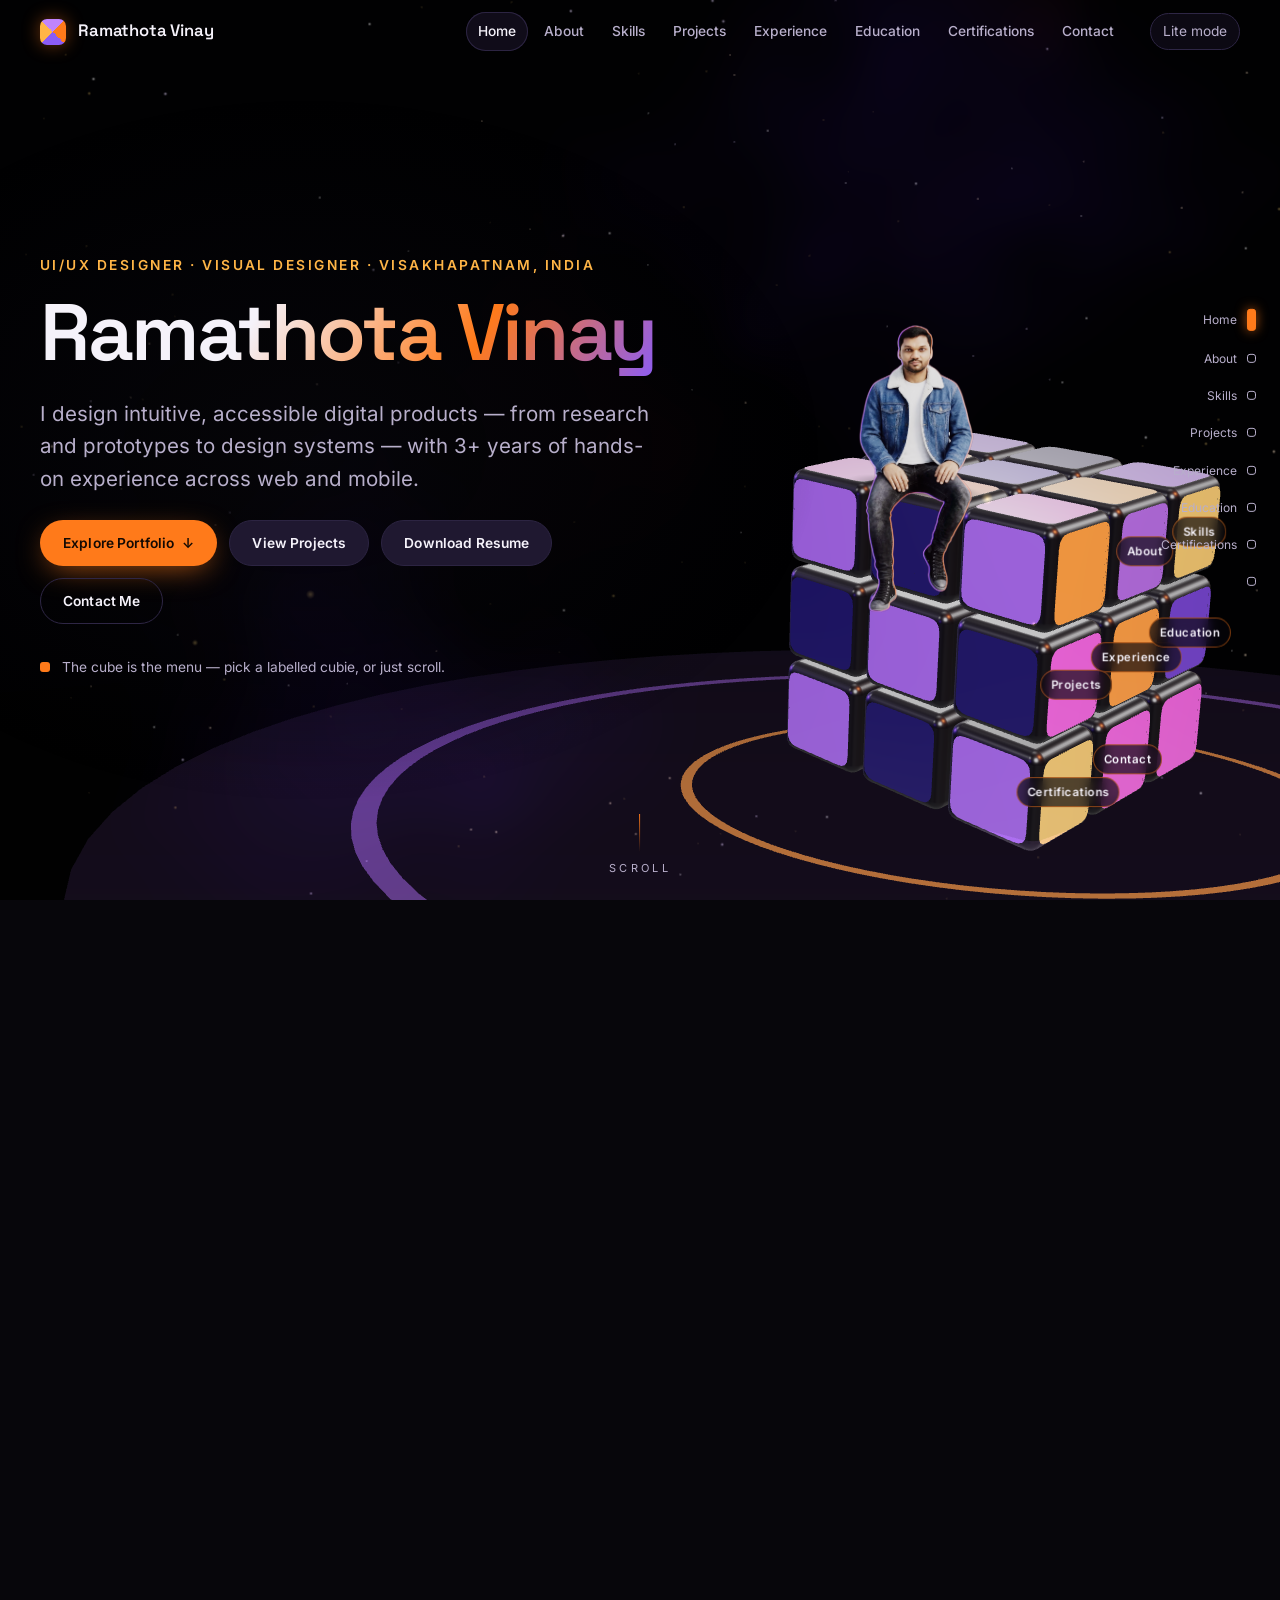
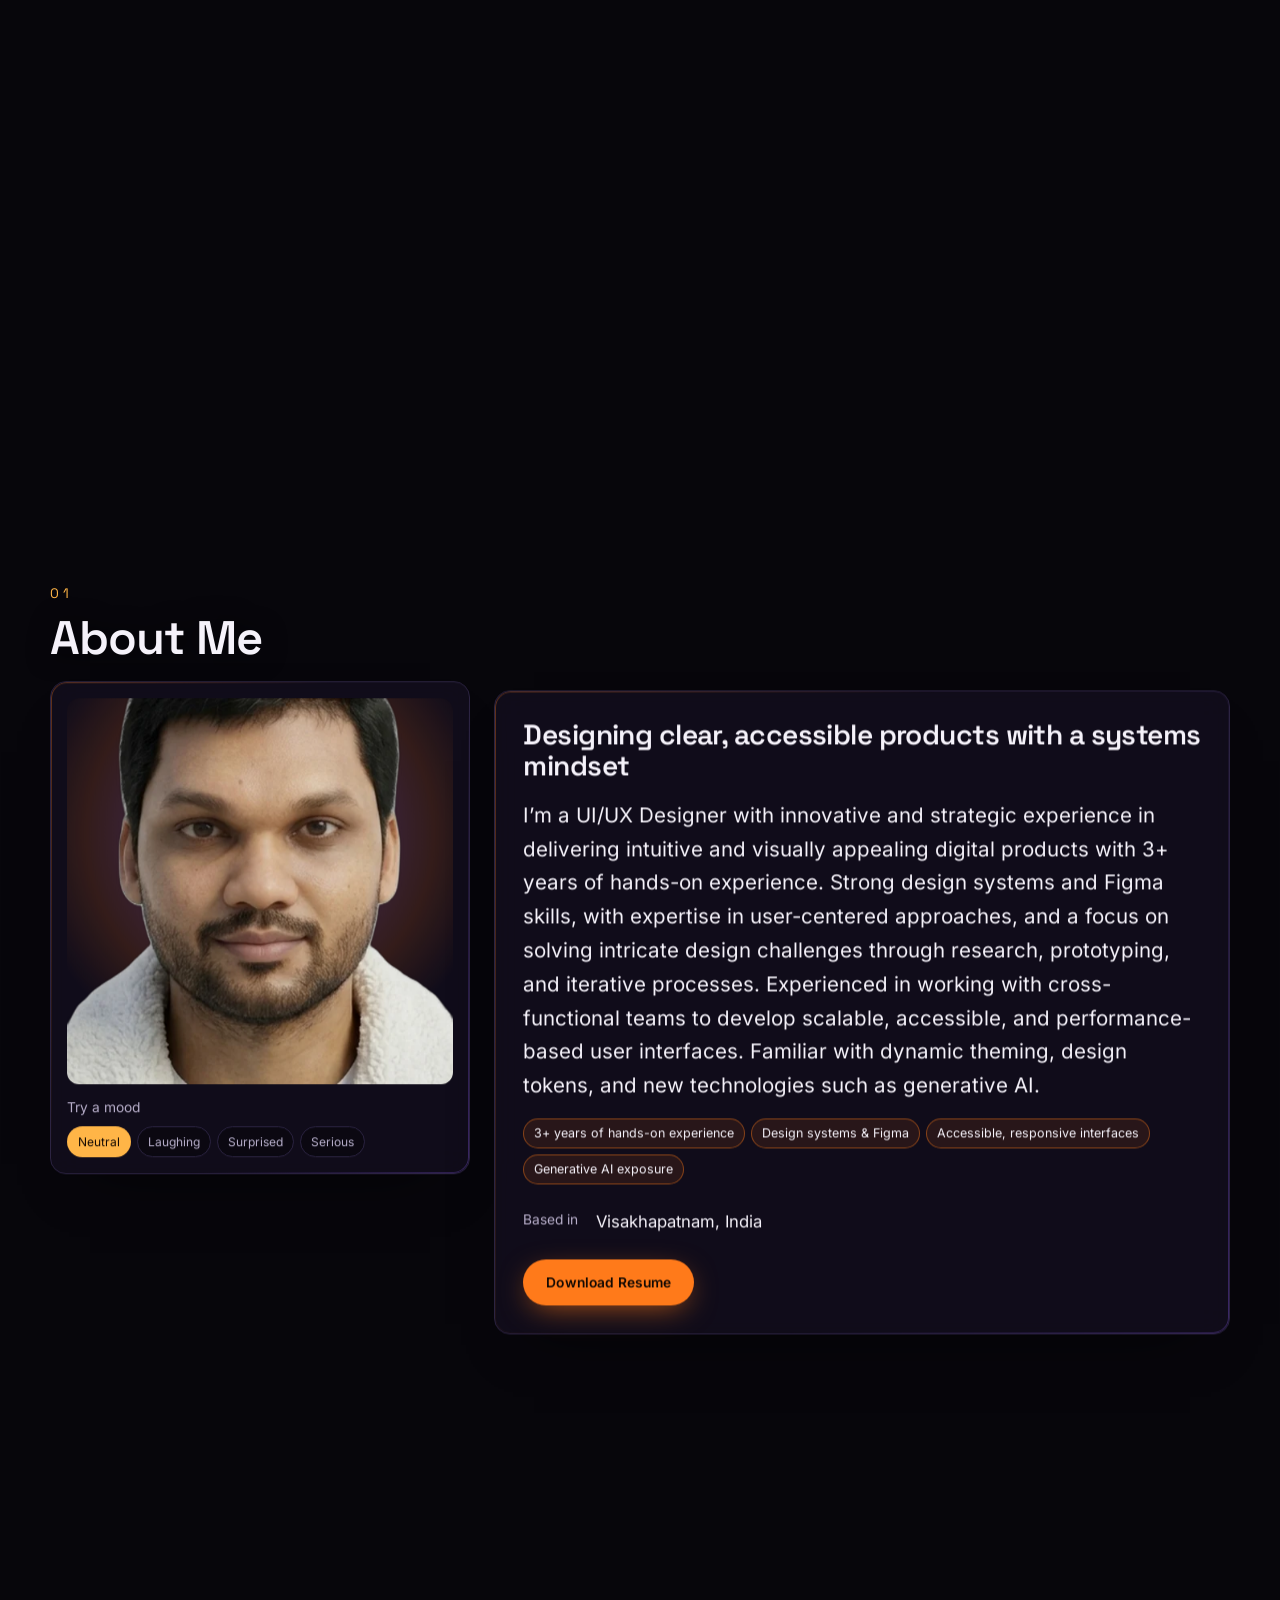
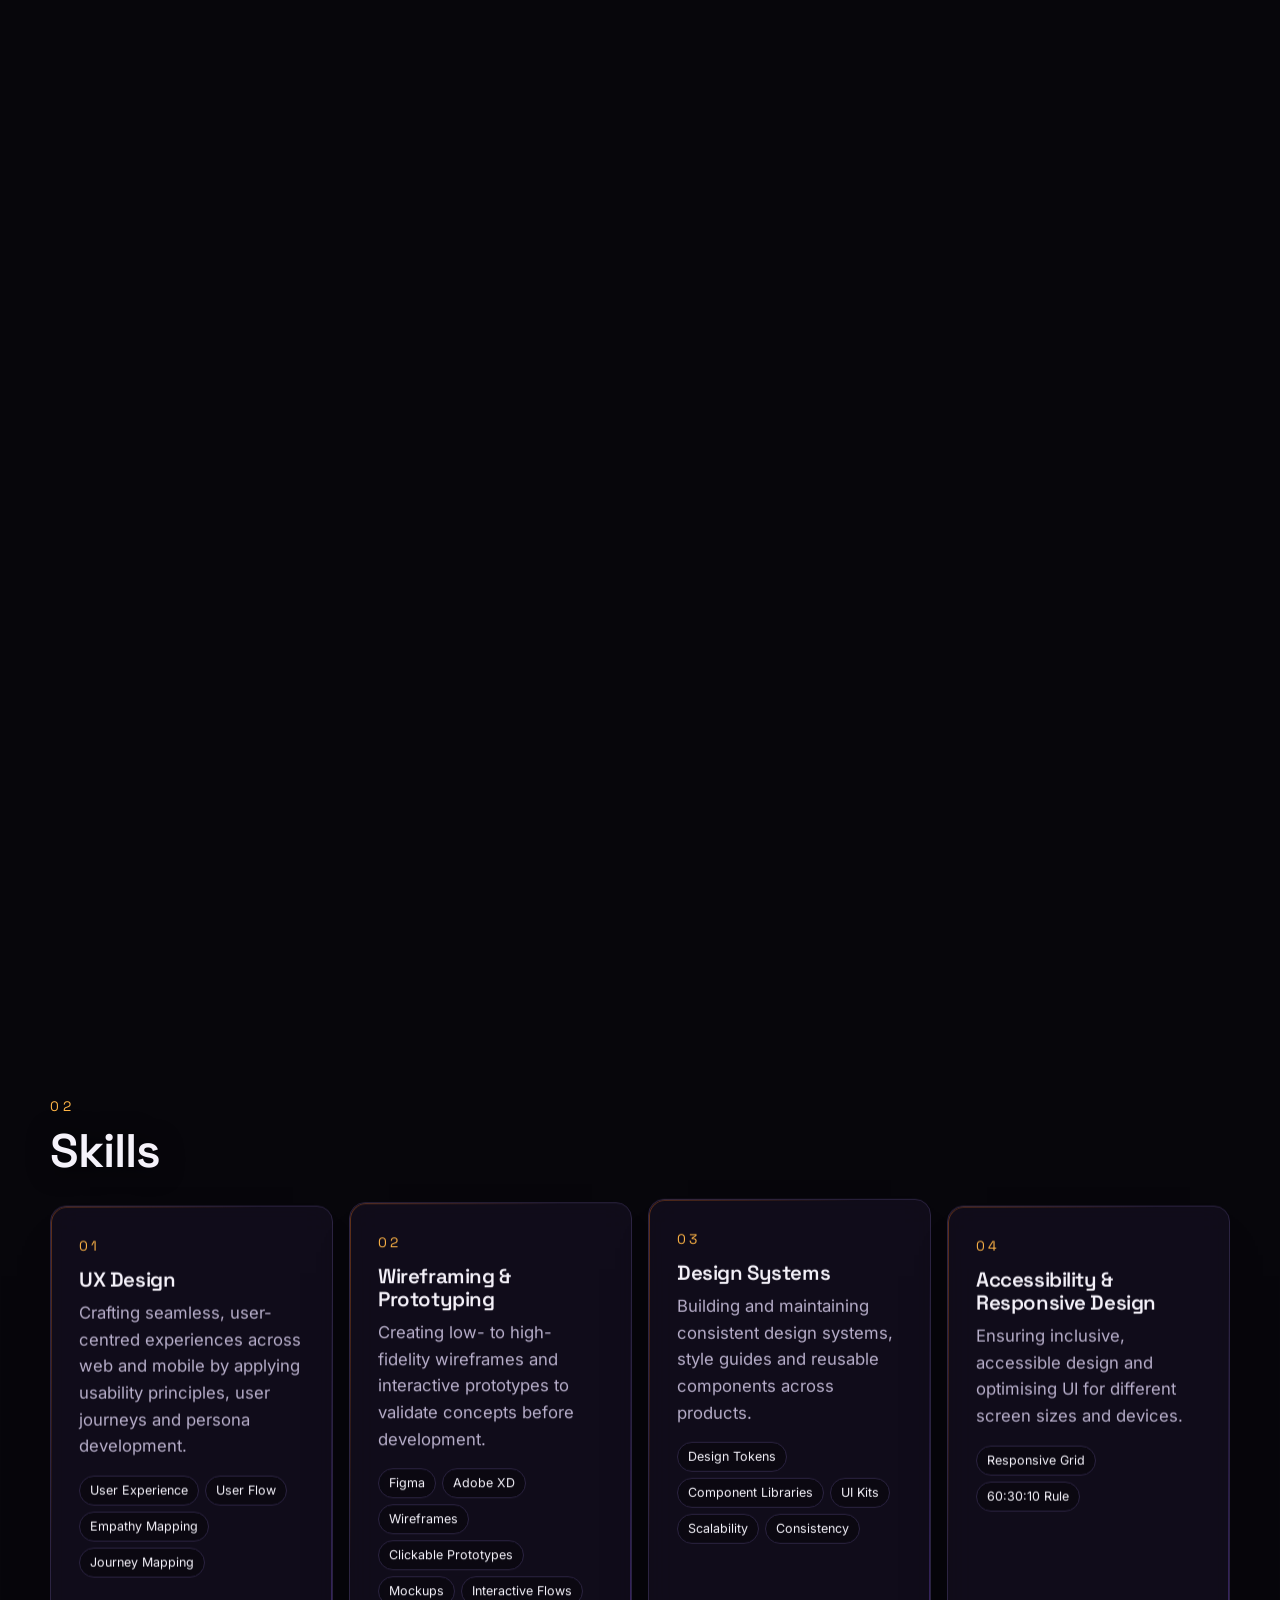
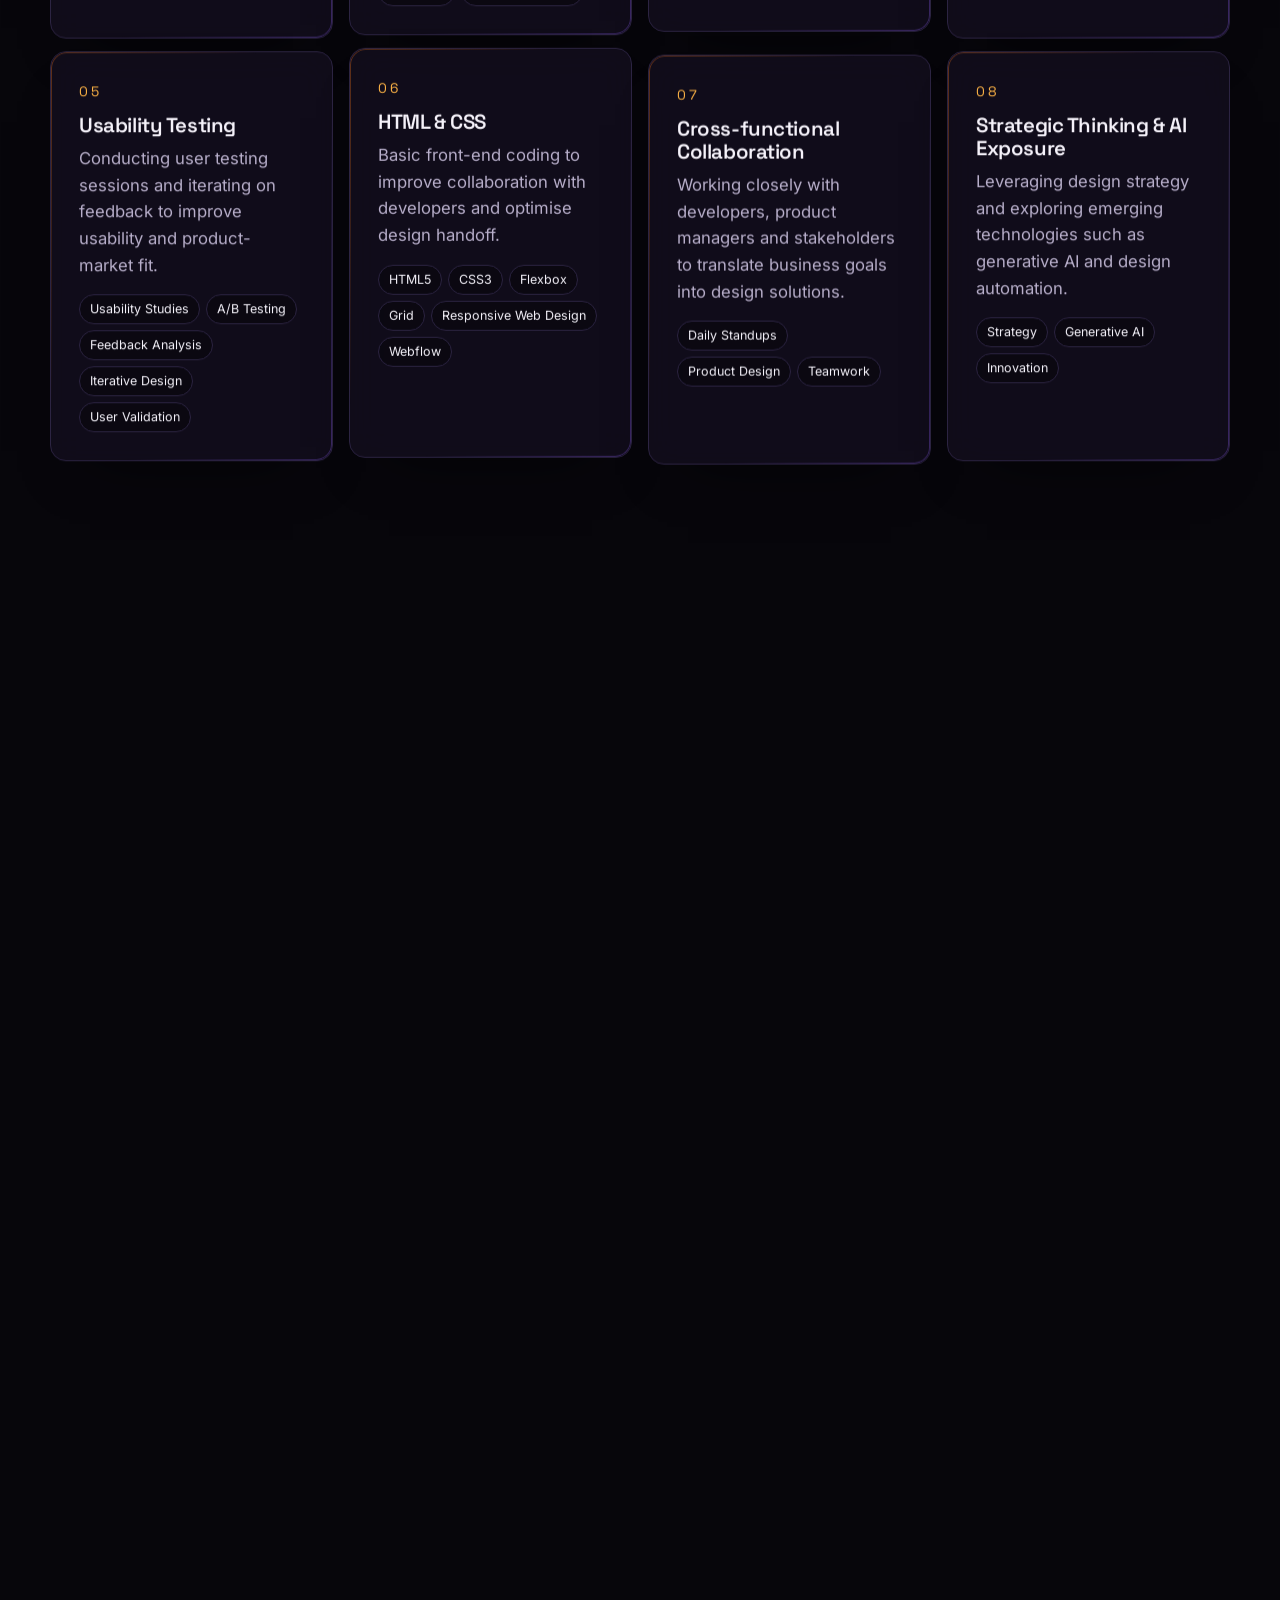
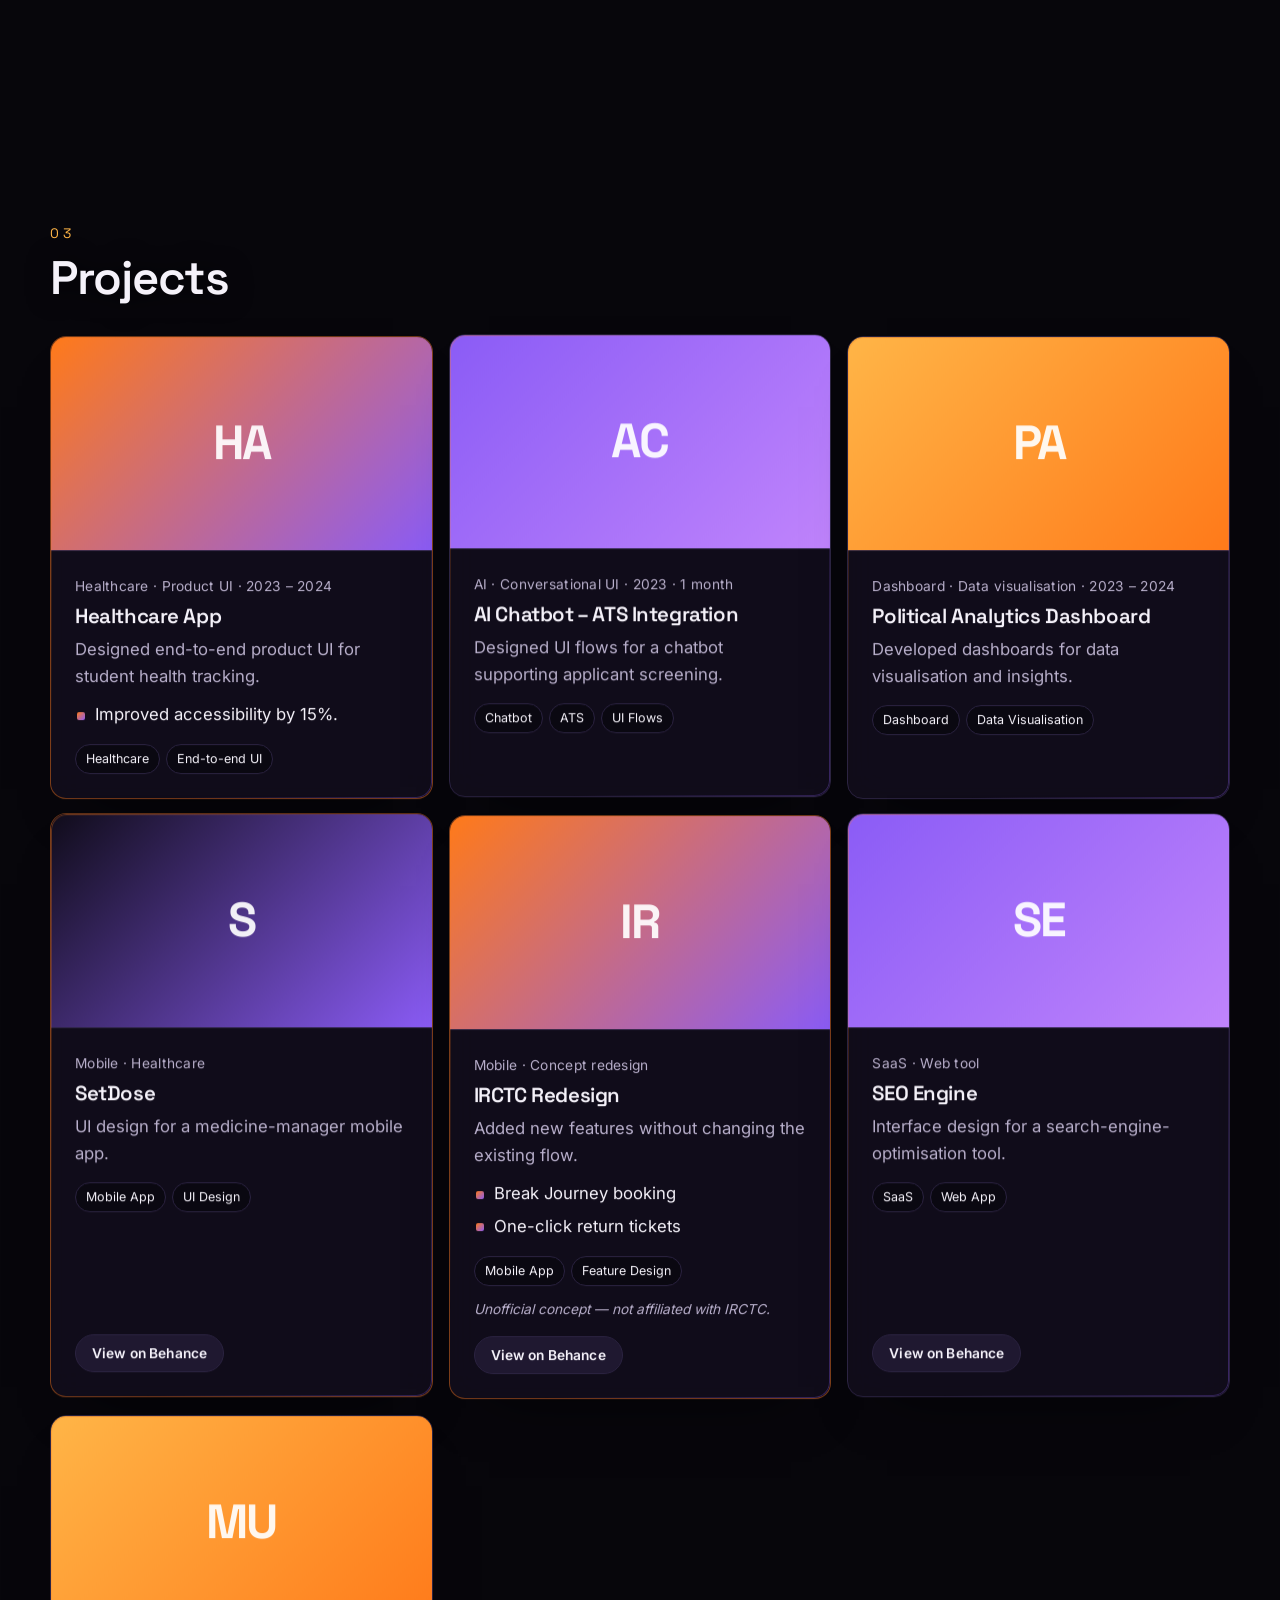
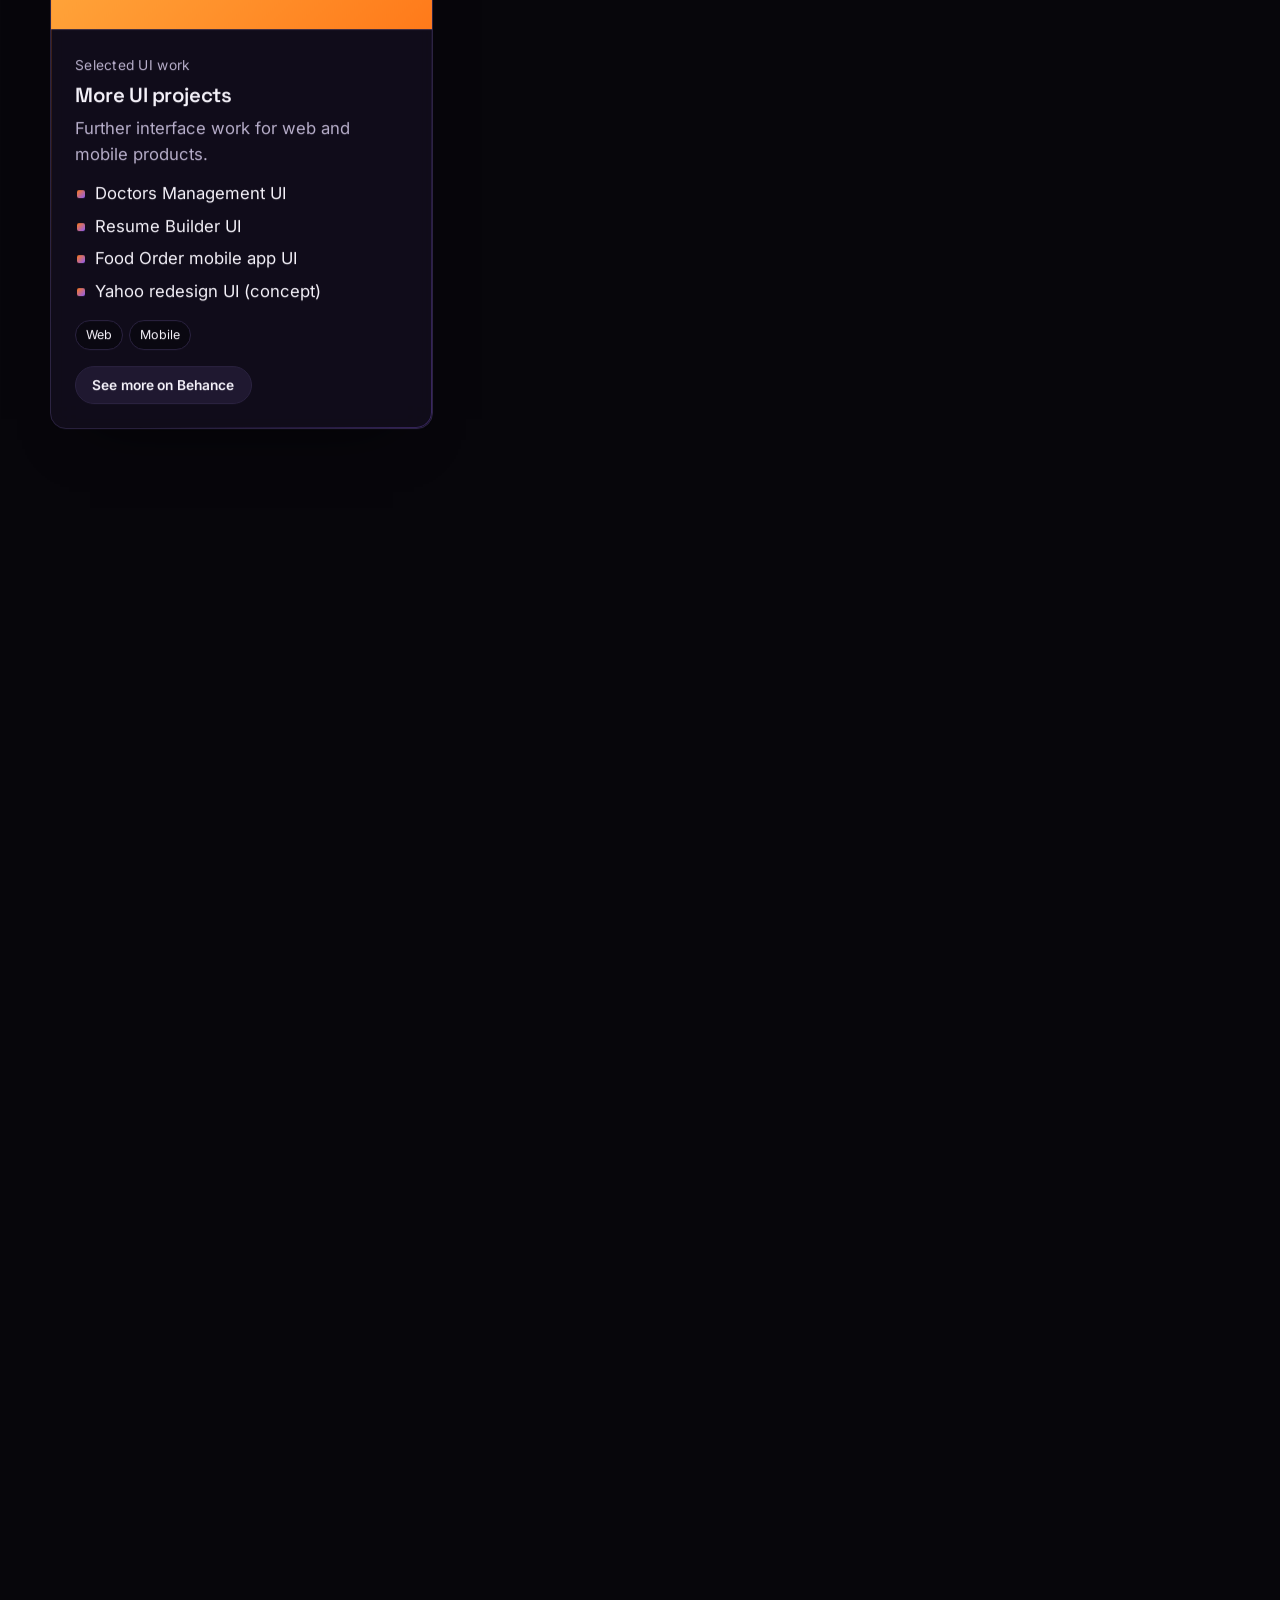
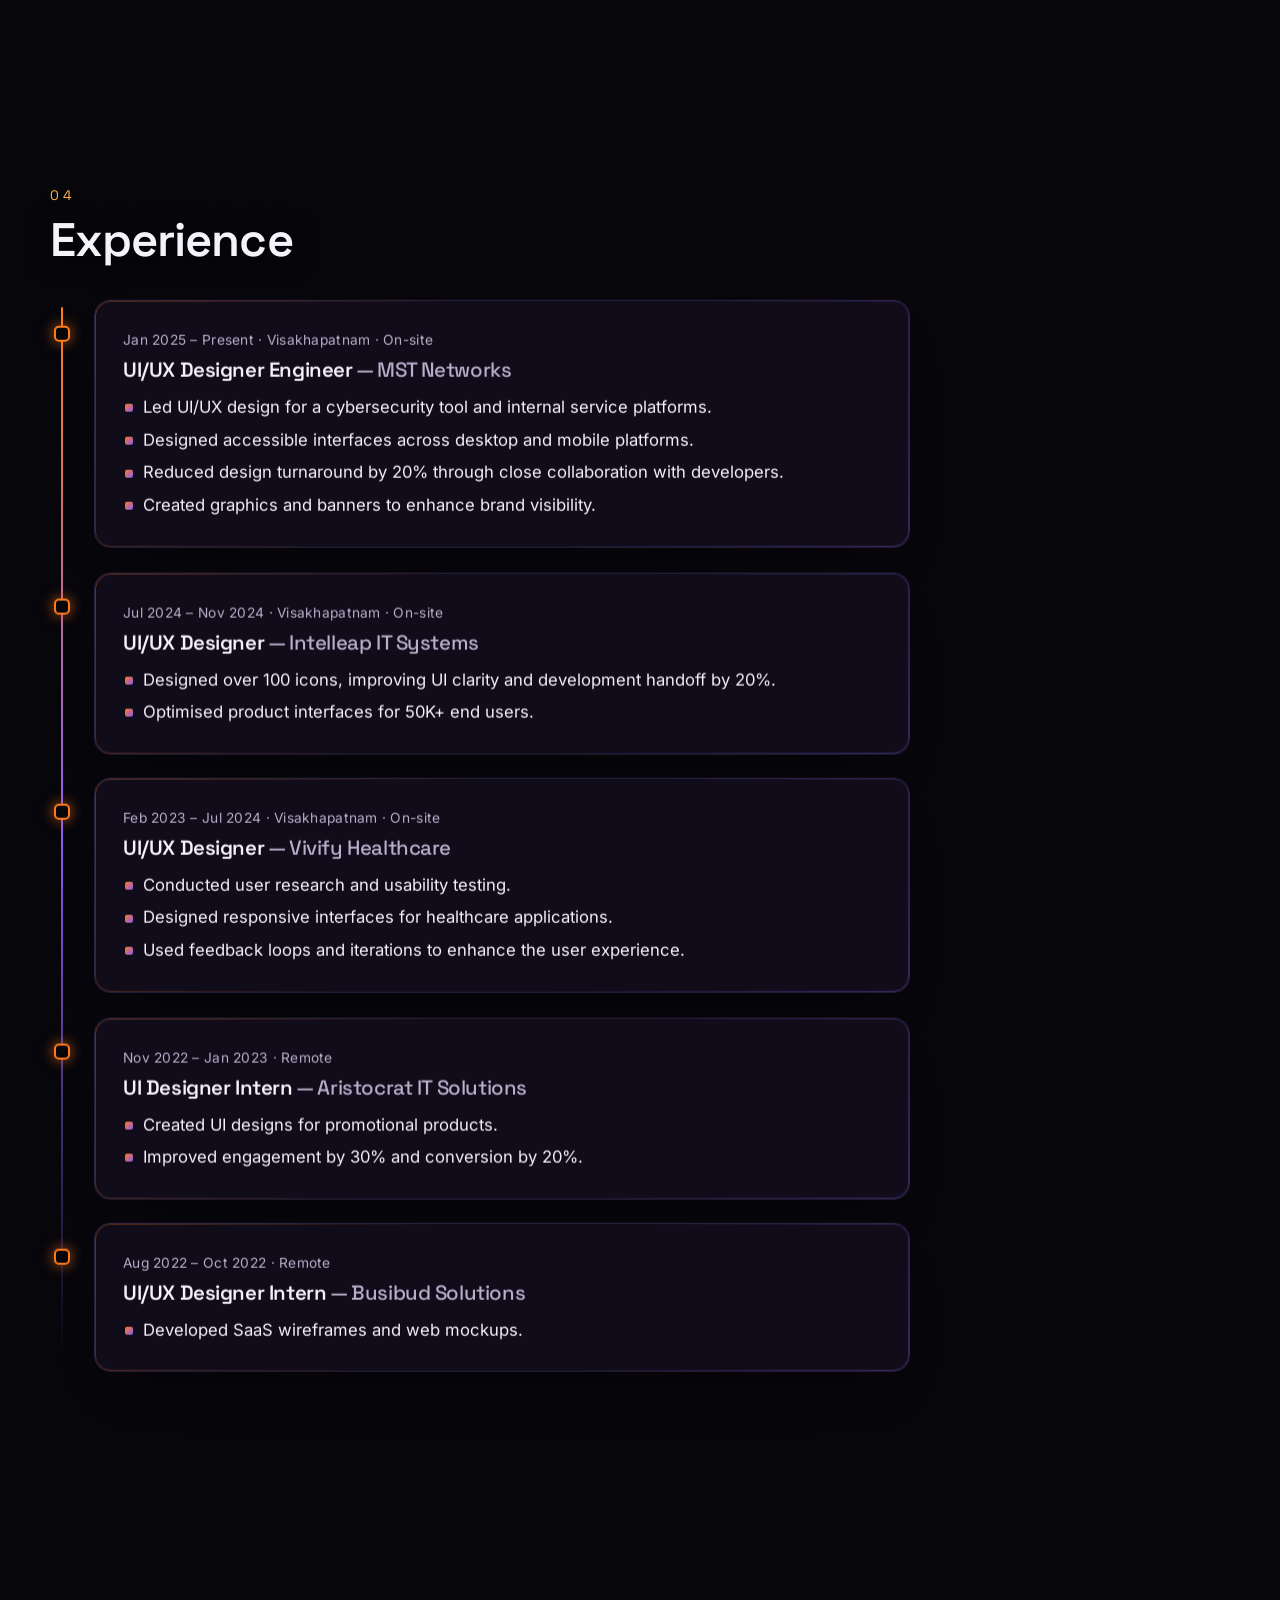
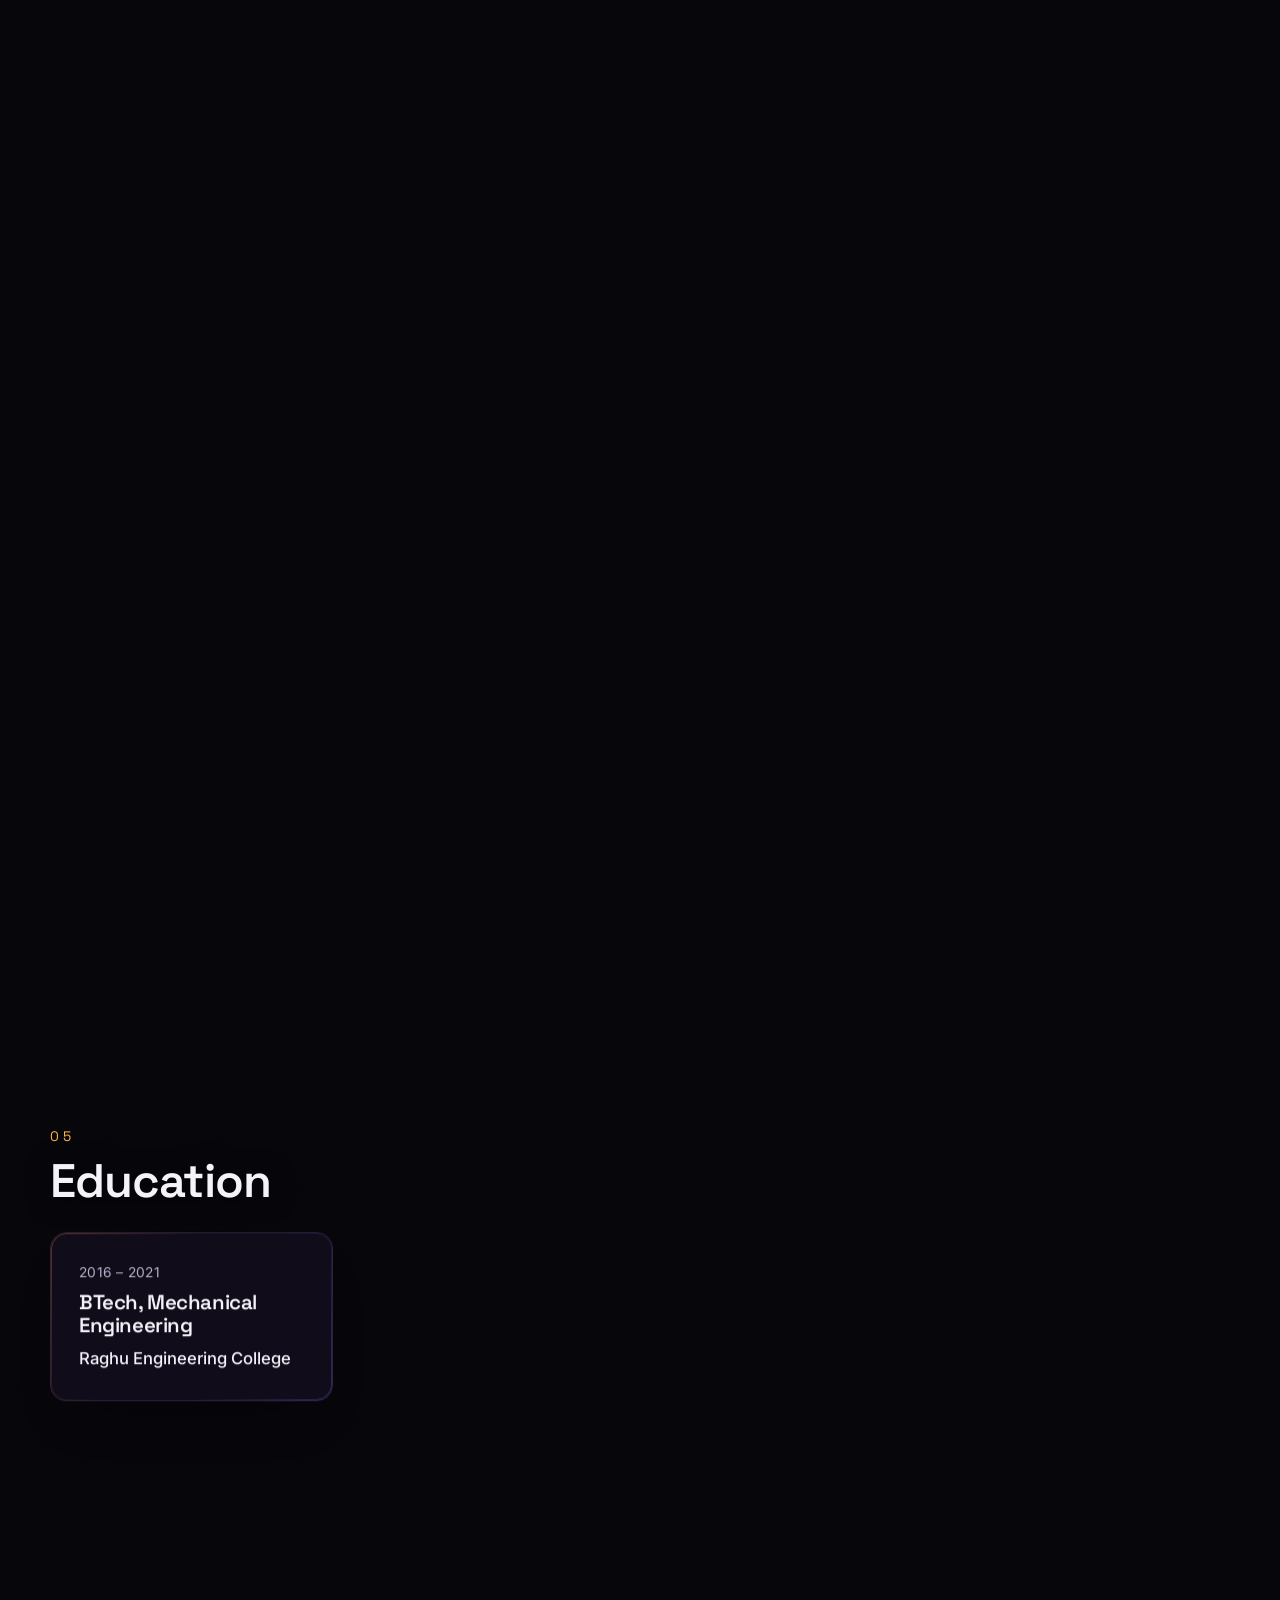
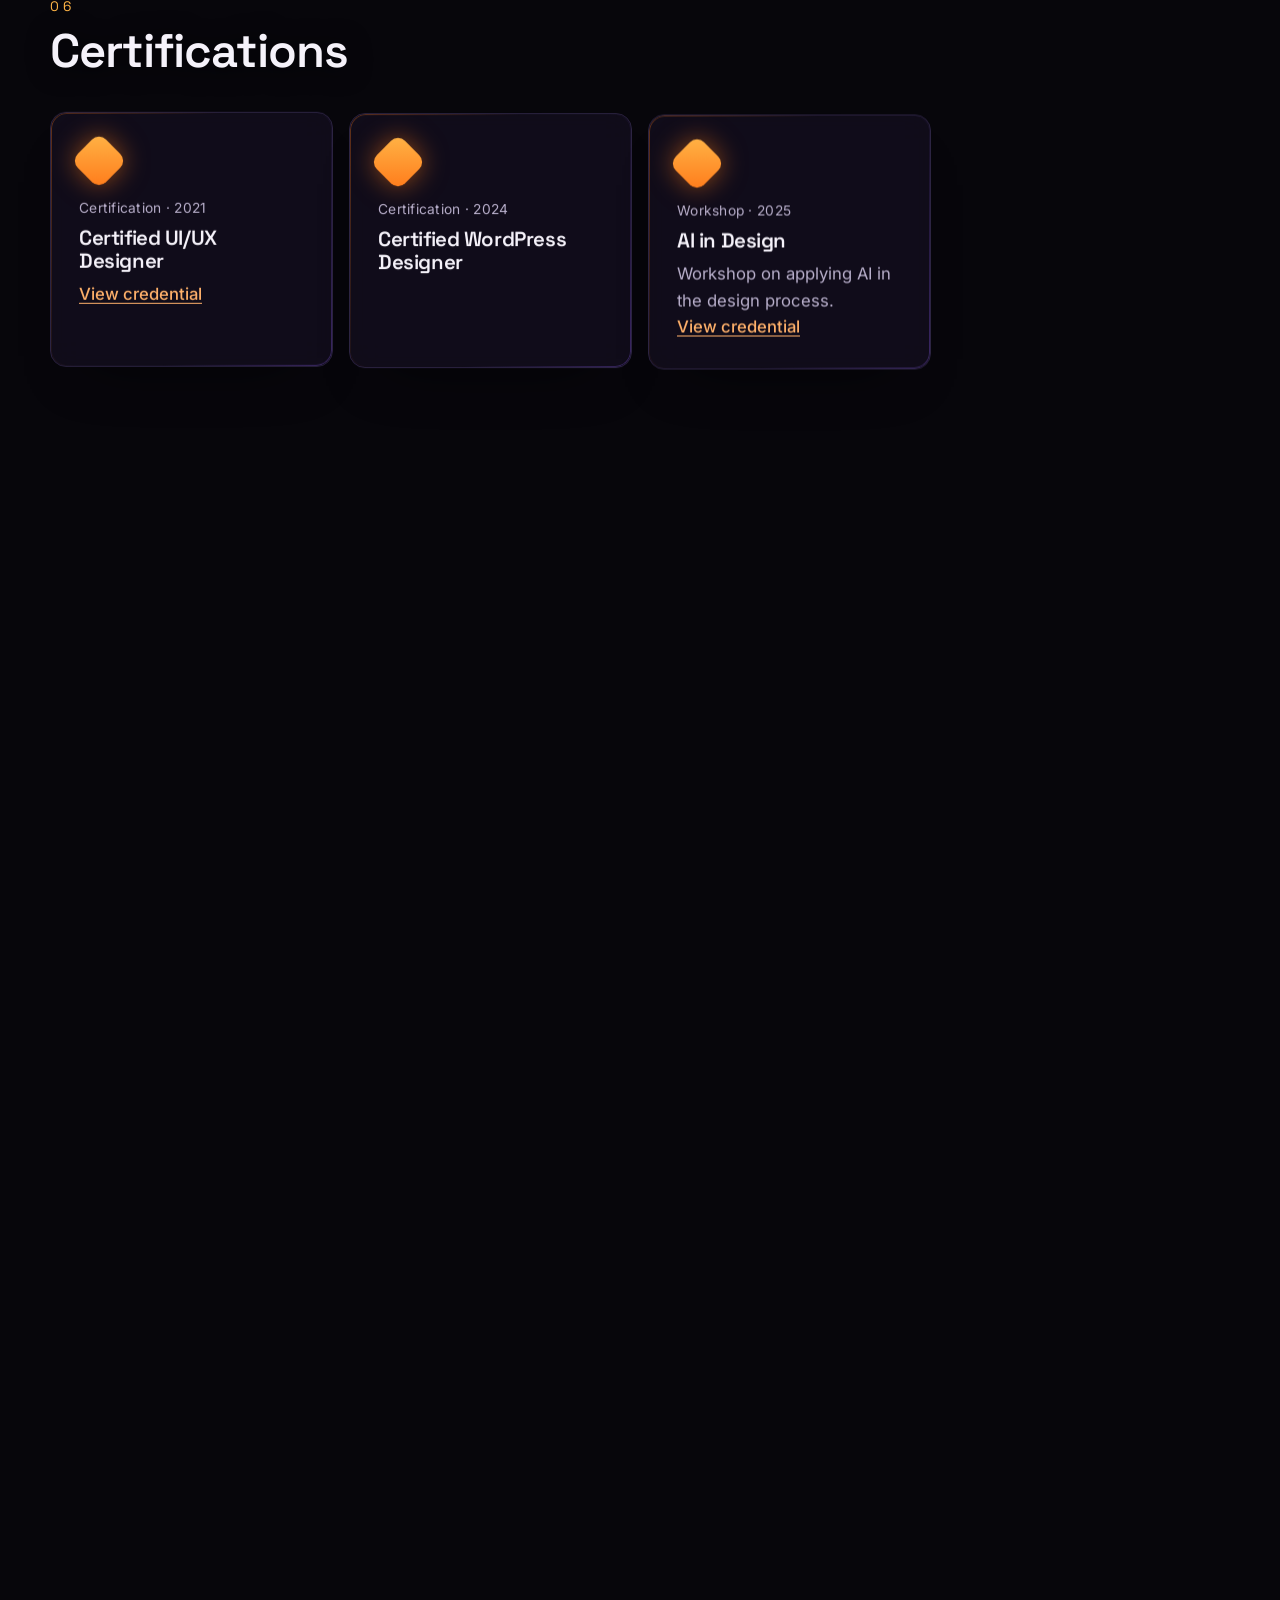
==== index.html @ d668aeaf "Publish portfolio site Co-Authored-By: Claude Opus 5.5 <noreply@anthropic.com> Claude-Session: https" ====
<!doctype html>
<html lang="en">
<head>
  <meta charset="utf-8" />
  <meta name="viewport" content="width=device-width, initial-scale=1, viewport-fit=cover" />
  <title>Portfolio</title>
  <meta name="description" content="Interactive portfolio" />
  <meta name="theme-color" content="#07060B" />
  <meta name="color-scheme" content="dark" />
  <link rel="icon" href="./favicon.svg" type="image/svg+xml" />
  <link rel="preload" href="./avatar/seated.webp" as="image" type="image/webp" />
  <script type="module" crossorigin src="./assets/main-FjQzSXZb.js"></script>
  <link rel="stylesheet" crossorigin href="./assets/main-jnMmUGAa.css">
</head>
<body class="is-loading">
  <a class="skip-link" href="#main">Skip to content</a>

  <canvas id="scene" aria-hidden="true"></canvas>
  <div id="scene-fallback" aria-hidden="true"><div class="fallback-glow"></div></div>
  <div id="flash" aria-hidden="true"></div>
  <div id="title-card" aria-hidden="true"><span class="tc-index"></span><span class="tc-title"></span></div>
  <div id="cube-labels" aria-label="Cube navigation"></div>

  <header class="site-header" id="site-header">
    <a class="brand" href="#home" data-nav="home"><span class="brand-mark" aria-hidden="true"></span><span class="brand-name">Portfolio</span></a>
    <nav class="top-nav" aria-label="Sections"><ul id="top-nav-list"></ul></nav>
    <div class="header-actions">
      <button type="button" class="chip-btn" id="lite-toggle" aria-pressed="false" title="Reduce 3D effects for better performance">Lite mode</button>
      <button type="button" class="menu-btn" id="menu-btn" aria-expanded="false" aria-controls="mobile-menu"><span class="sr-only">Open menu</span><span class="menu-icon" aria-hidden="true"></span></button>
    </div>
  </header>

  <div id="mobile-menu" class="mobile-menu" hidden>
    <nav aria-label="Sections (menu)"><ul id="mobile-nav-list"></ul></nav>
  </div>

  <nav class="rail" aria-label="Section progress"><ol id="rail-list"></ol></nav>

  <main id="main" tabindex="-1">
    <div id="content" aria-live="polite"></div>
  </main>

  <div id="loader" role="status" aria-live="polite">
    <div class="loader-cube" aria-hidden="true"><span></span><span></span><span></span><span></span></div>
    <p class="loader-text">Assembling the cube…</p>
    <div class="loader-bar" aria-hidden="true"><span id="loader-progress"></span></div>
  </div>
  <div id="toast" role="status" aria-live="polite" hidden></div>

  <noscript><p class="noscript">This portfolio needs JavaScript to load its content.</p></noscript>
</body>
</html>
---- assets/main-jnMmUGAa.css ----
@font-face{font-family:Inter Variable;font-style:normal;font-display:swap;font-weight:100 900;src:url(./inter-cyrillic-ext-wght-normal-BOeWTOD4.woff2)format("woff2-variations");unicode-range:U+460-52F,U+1C80-1C8A,U+20B4,U+2DE0-2DFF,U+A640-A69F,U+FE2E-FE2F}@font-face{font-family:Inter Variable;font-style:normal;font-display:swap;font-weight:100 900;src:url(./inter-cyrillic-wght-normal-DqGufNeO.woff2)format("woff2-variations");unicode-range:U+301,U+400-45F,U+490-491,U+4B0-4B1,U+2116}@font-face{font-family:Inter Variable;font-style:normal;font-display:swap;font-weight:100 900;src:url(./inter-greek-ext-wght-normal-DlzME5K_.woff2)format("woff2-variations");unicode-range:U+1F??}@font-face{font-family:Inter Variable;font-style:normal;font-display:swap;font-weight:100 900;src:url(./inter-greek-wght-normal-CkhJZR-_.woff2)format("woff2-variations");unicode-range:U+370-377,U+37A-37F,U+384-38A,U+38C,U+38E-3A1,U+3A3-3FF}@font-face{font-family:Inter Variable;font-style:normal;font-display:swap;font-weight:100 900;src:url(./inter-vietnamese-wght-normal-CBcvBZtf.woff2)format("woff2-variations");unicode-range:U+102-103,U+110-111,U+128-129,U+168-169,U+1A0-1A1,U+1AF-1B0,U+300-301,U+303-304,U+308-309,U+323,U+329,U+1EA0-1EF9,U+20AB}@font-face{font-family:Inter Variable;font-style:normal;font-display:swap;font-weight:100 900;src:url(./inter-latin-ext-wght-normal-DO1Apj_S.woff2)format("woff2-variations");unicode-range:U+100-2BA,U+2BD-2C5,U+2C7-2CC,U+2CE-2D7,U+2DD-2FF,U+304,U+308,U+329,U+1D00-1DBF,U+1E00-1E9F,U+1EF2-1EFF,U+2020,U+20A0-20AB,U+20AD-20C0,U+2113,U+2C60-2C7F,U+A720-A7FF}@font-face{font-family:Inter Variable;font-style:normal;font-display:swap;font-weight:100 900;src:url(./inter-latin-wght-normal-Dx4kXJAl.woff2)format("woff2-variations");unicode-range:U+??,U+131,U+152-153,U+2BB-2BC,U+2C6,U+2DA,U+2DC,U+304,U+308,U+329,U+2000-206F,U+20AC,U+2122,U+2191,U+2193,U+2212,U+2215,U+FEFF,U+FFFD}@font-face{font-family:Space Grotesk Variable;font-style:normal;font-display:swap;font-weight:300 700;src:url(./space-grotesk-vietnamese-wght-normal-D0rl6rjA.woff2)format("woff2-variations");unicode-range:U+102-103,U+110-111,U+128-129,U+168-169,U+1A0-1A1,U+1AF-1B0,U+300-301,U+303-304,U+308-309,U+323,U+329,U+1EA0-1EF9,U+20AB}@font-face{font-family:Space Grotesk Variable;font-style:normal;font-display:swap;font-weight:300 700;src:url(./space-grotesk-latin-ext-wght-normal-D9tNdqV9.woff2)format("woff2-variations");unicode-range:U+100-2BA,U+2BD-2C5,U+2C7-2CC,U+2CE-2D7,U+2DD-2FF,U+304,U+308,U+329,U+1D00-1DBF,U+1E00-1E9F,U+1EF2-1EFF,U+2020,U+20A0-20AB,U+20AD-20C0,U+2113,U+2C60-2C7F,U+A720-A7FF}@font-face{font-family:Space Grotesk Variable;font-style:normal;font-display:swap;font-weight:300 700;src:url(./space-grotesk-latin-wght-normal-BhU9QXUp.woff2)format("woff2-variations");unicode-range:U+??,U+131,U+152-153,U+2BB-2BC,U+2C6,U+2DA,U+2DC,U+304,U+308,U+329,U+2000-206F,U+20AC,U+2122,U+2191,U+2193,U+2212,U+2215,U+FEFF,U+FFFD}:root{--c-primary:#ff7a1a;--c-secondary:#8b5cf6;--c-accent:#ffb547;--c-accent2:#c084fc;--c-background:#07060b;--c-background-alt:#100c1a;--c-surface:#151020;--c-surface-border:#2c2442;--c-text:#f5f2fa;--c-text-muted:#b8afcb;--c-link:#ffb16b;--c-link-hover:#ffd8b0;--c-button-bg:#ff7a1a;--c-button-text:#140a03;--c-button-secondary-bg:#1f1830;--c-button-secondary-text:#f5f2fa;--c-focus:#ffd166;--c-border:#2e2645;--c-gradient-from:#ff7a1a;--c-gradient-to:#8b5cf6;--c-glow-primary:#ff7a1a;--c-glow-secondary:#9d5cff;--rgb-surface:21 16 32;--rgb-background:7 6 11;--rgb-primary:255 122 26;--rgb-secondary:139 92 246;--surface-opacity:.72;--radius:16px;--gradient-angle:120deg;--font-display:"Space Grotesk Variable", "Space Grotesk", system-ui, sans-serif;--font-body:"Inter Variable", "Inter", system-ui, -apple-system, "Segoe UI", sans-serif;--step--1:clamp(.8rem, .78rem + .1vw, .875rem);--step-0:clamp(.95rem, .92rem + .15vw, 1.0625rem);--step-1:clamp(1.1rem, 1.04rem + .3vw, 1.3rem);--step-2:clamp(1.35rem, 1.2rem + .7vw, 1.8rem);--step-3:clamp(1.9rem, 1.5rem + 1.8vw, 3rem);--step-4:clamp(2.6rem, 1.8rem + 4vw, 5.4rem);--space-1:.25rem;--space-2:.5rem;--space-3:.75rem;--space-4:1rem;--space-5:1.5rem;--space-6:2rem;--space-7:3rem;--space-8:4.5rem;--space-9:7rem;--content:1180px;--gutter:clamp(1rem, 4vw, 2.5rem);--header-h:64px;--gap-h:130vh;--ease:cubic-bezier(.22, 1, .36, 1);--lightningcss-light: ;--lightningcss-dark:initial;color-scheme:dark}*,:before,:after{box-sizing:border-box}html{-webkit-text-size-adjust:100%;scroll-padding-top:var(--header-h);overflow-x:clip}body{background:var(--c-background);min-height:100vh;color:var(--c-text);font-family:var(--font-body);font-size:var(--step-0);-webkit-font-smoothing:antialiased;text-rendering:optimizelegibility;margin:0;line-height:1.6;overflow-x:clip}img{max-width:100%;display:block}a{color:var(--c-link);text-underline-offset:.2em}a:hover{color:var(--c-link-hover)}h1,h2,h3{font-family:var(--font-display);letter-spacing:-.02em;margin:0;font-weight:600;line-height:1.12}p{margin:0}ul,ol{margin:0;padding:0}button{font:inherit;color:inherit}:focus-visible{outline:3px solid var(--c-focus);outline-offset:3px;border-radius:6px}.sr-only{clip:rect(0 0 0 0);white-space:nowrap;border:0;width:1px;height:1px;margin:-1px;padding:0;overflow:hidden;position:absolute!important}.muted{color:var(--c-text-muted)}.skip-link{left:var(--space-4);z-index:100;background:var(--c-button-bg);color:var(--c-button-text);padding:var(--space-3) var(--space-4);border-radius:10px;font-weight:600;text-decoration:none;position:fixed;top:-100px}.skip-link:focus{top:var(--space-4)}#scene{z-index:0;width:100vw;height:100vh;display:block;position:fixed;inset:0}#scene-fallback{z-index:0;background:radial-gradient(60vmax 40vmax at 80% 20%, rgb(var(--rgb-secondary) / .22), transparent 70%), radial-gradient(50vmax 35vmax at 15% 85%, rgb(var(--rgb-primary) / .16), transparent 70%), var(--c-background);display:none;position:fixed;inset:0}#flash{z-index:1;pointer-events:none;opacity:0;mix-blend-mode:screen;position:fixed;inset:0}#title-card{z-index:3;pointer-events:none;opacity:0;text-align:center;place-content:center;gap:var(--space-2);display:grid;position:fixed;inset:0}#title-card .tc-index{font-family:var(--font-display);color:var(--c-accent);font-size:var(--step-1);letter-spacing:.3em}#title-card .tc-title{font-family:var(--font-display);font-weight:600;font-size:var(--step-4);letter-spacing:-.03em;text-shadow:0 0 40px rgb(var(--rgb-background) / .9), 0 2px 12px rgb(var(--rgb-background) / .8)}main{z-index:5;outline:none;position:relative}.site-header{height:var(--header-h);z-index:20;align-items:center;gap:var(--space-5);padding:0 var(--gutter);border-bottom:1px solid #0000;transition:background-color .3s,border-color .3s,-webkit-backdrop-filter .3s,backdrop-filter .3s;display:flex;position:fixed;inset:0 0 auto}.site-header.is-solid{background:rgb(var(--rgb-background) / .72);border-color:var(--c-border);-webkit-backdrop-filter:blur(14px);backdrop-filter:blur(14px)}.brand{align-items:center;gap:var(--space-3);color:var(--c-text);font-family:var(--font-display);letter-spacing:-.01em;font-weight:600;text-decoration:none;display:inline-flex}.brand-mark{background:conic-gradient(from 45deg, var(--c-primary) 0 25%, var(--c-secondary) 0 50%, var(--c-accent) 0 75%, var(--c-accent2) 0);width:26px;height:26px;box-shadow:0 0 18px rgb(var(--rgb-primary) / .45);border-radius:7px}.top-nav{margin-left:auto}.top-nav ul{gap:var(--space-1);list-style:none;display:flex}.top-nav a,.mobile-menu a{padding:var(--space-2) var(--space-3);color:var(--c-text-muted);font-size:var(--step--1);border-radius:999px;font-weight:500;text-decoration:none;display:inline-block}.top-nav a:hover,.top-nav a[aria-current]{color:var(--c-text);background:rgb(var(--rgb-surface) / .8)}.top-nav a[aria-current]{box-shadow:inset 0 0 0 1px var(--c-surface-border)}.header-actions{gap:var(--space-2);align-items:center;display:flex}.chip-btn{border:1px solid var(--c-border);background:rgb(var(--rgb-surface) / .6);color:var(--c-text-muted);font-size:var(--step--1);cursor:pointer;border-radius:999px;padding:6px 12px}.chip-btn[aria-pressed=true]{color:var(--c-button-text);background:var(--c-accent);border-color:#0000}.menu-btn{border:1px solid var(--c-border);background:rgb(var(--rgb-surface) / .7);cursor:pointer;border-radius:12px;width:44px;height:44px;display:none;position:relative}.menu-icon,.menu-icon:before,.menu-icon:after{background:var(--c-text);content:"";height:2px;transition:transform .25s var(--ease);border-radius:2px;position:absolute;left:12px;right:12px}.menu-icon{top:21px}.menu-icon:before{top:-6px;left:0;right:0}.menu-icon:after{top:6px;left:0;right:0}.menu-open .menu-icon{background:0 0}.menu-open .menu-icon:before{transform:translateY(6px)rotate(45deg)}.menu-open .menu-icon:after{transform:translateY(-6px)rotate(-45deg)}.mobile-menu{inset:var(--header-h) 0 0 0;z-index:30;background:rgb(var(--rgb-background) / .94);-webkit-backdrop-filter:blur(16px);backdrop-filter:blur(16px);padding:var(--space-6) var(--gutter);position:fixed;overflow-y:auto}.mobile-menu ul{gap:var(--space-2);list-style:none;display:grid}.mobile-menu a{font-size:var(--step-2);font-family:var(--font-display);color:var(--c-text);padding:var(--space-3) var(--space-4)}.mobile-menu a[aria-current]{color:var(--c-accent)}.rail{z-index:18;position:fixed;top:50%;right:clamp(10px,1.6vw,26px);transform:translateY(-50%)}.rail ol{gap:10px;list-style:none;display:grid}.rail a{justify-content:flex-end;align-items:center;gap:10px;padding:4px;text-decoration:none;display:flex}.rail-dot{border:1px solid var(--c-text-muted);width:9px;height:9px;transition:all .3s var(--ease);border-radius:3px}.rail-label{color:var(--c-text-muted);opacity:0;transition:all .25s var(--ease);white-space:nowrap;order:-1;font-size:12px;transform:translate(6px)}.rail a:hover .rail-label,.rail a:focus-visible .rail-label,.rail a[aria-current] .rail-label{opacity:1;transform:none}.rail a[aria-current] .rail-dot{background:var(--c-primary);border-color:var(--c-primary);height:22px;box-shadow:0 0 12px rgb(var(--rgb-primary) / .7)}.btn{align-items:center;gap:var(--space-2);min-height:46px;font-weight:600;font-size:var(--step--1);cursor:pointer;letter-spacing:.01em;transition:transform .2s var(--ease), box-shadow .25s, background-color .2s, color .2s;border:1px solid #0000;border-radius:999px;justify-content:center;padding:0 22px;text-decoration:none;display:inline-flex}.btn:hover{transform:translateY(-2px)}.btn-primary{background:var(--c-button-bg);color:var(--c-button-text);box-shadow:0 8px 30px -8px rgb(var(--rgb-primary) / .7)}.btn-primary:hover{color:var(--c-button-text);box-shadow:0 12px 38px -8px rgb(var(--rgb-primary) / .9)}.btn-secondary{background:var(--c-button-secondary-bg);color:var(--c-button-secondary-text);border-color:var(--c-surface-border)}.btn-secondary:hover{color:var(--c-button-secondary-text);border-color:var(--c-secondary);box-shadow:0 8px 26px -10px rgb(var(--rgb-secondary) / .8)}.btn-ghost{color:var(--c-text);border-color:var(--c-border);background:0 0}.btn-ghost:hover{color:var(--c-text);border-color:var(--c-text-muted)}.btn-sm{min-height:38px;padding:0 16px}.btn-arrow{transition:transform .3s var(--ease);display:inline-block}.btn:hover .btn-arrow{transform:translateY(3px)}.text-link{color:var(--c-link);font-weight:500}.cta-row{gap:var(--space-3);margin-top:var(--space-5);flex-wrap:wrap;display:flex}.chips{margin-top:var(--space-4);flex-wrap:wrap;gap:6px;list-style:none;display:flex}.chip{color:var(--c-text);background:rgb(var(--rgb-background) / .5);border:1px solid var(--c-surface-border);border-radius:999px;padding:4px 10px;font-size:12.5px}.chip-accent{border-color:rgb(var(--rgb-primary) / .45);background:rgb(var(--rgb-primary) / .1)}.panel{border-radius:var(--radius);background:rgb(var(--rgb-surface) / var(--surface-opacity));border:1px solid var(--c-surface-border);-webkit-backdrop-filter:blur(16px)saturate(1.15);backdrop-filter:blur(16px)saturate(1.15);padding:clamp(1.1rem,2.4vw,1.75rem);position:relative;box-shadow:0 30px 60px -40px #000c}.panel:before{content:"";border-radius:inherit;pointer-events:none;background:linear-gradient(var(--gradient-angle), rgb(var(--rgb-primary) / .35), transparent 40%, transparent 60%, rgb(var(--rgb-secondary) / .35));-webkit-mask-composite:xor;padding:1px;position:absolute;inset:0;-webkit-mask-image:linear-gradient(#000 0 0),linear-gradient(#000 0 0);-webkit-mask-position:0 0,0 0;-webkit-mask-size:auto,auto;-webkit-mask-repeat:repeat,repeat;-webkit-mask-clip:content-box,border-box;-webkit-mask-origin:content-box,border-box;-webkit-mask-composite:xor;mask-composite:exclude;-webkit-mask-source-type:auto,auto;mask-mode:match-source,match-source}.sec{min-height:100vh;padding:calc(var(--header-h) + var(--space-7)) var(--gutter) var(--space-8);position:relative}.sec-inner{max-width:var(--content);margin:0 auto}.sec-head{margin-bottom:var(--space-6);max-width:760px}.sec-index{font-family:var(--font-display);color:var(--c-accent);letter-spacing:.32em;font-size:var(--step--1);margin-bottom:var(--space-2)}.sec-title{font-size:var(--step-3);text-shadow:0 2px 24px rgb(var(--rgb-background) / .85)}.gap{height:var(--gap-h);pointer-events:none}.lead-h{font-size:var(--step-2);margin-bottom:var(--space-4)}.body-l{font-size:var(--step-1);color:var(--c-text);line-height:1.65}.meta{font-size:var(--step--1);color:var(--c-text-muted);letter-spacing:.02em;margin-bottom:var(--space-2)}.note{font-size:var(--step--1);color:var(--c-text-muted);margin-top:var(--space-3);font-style:italic}.card-title{font-size:var(--step-1);margin-bottom:var(--space-2)}.card-text{color:var(--c-text-muted)}.card-text.strong{color:var(--c-text);font-weight:500}.card-num{font-family:var(--font-display);font-size:var(--step--1);color:var(--c-accent);letter-spacing:.2em;margin-bottom:var(--space-3)}.ticks{margin-top:var(--space-3);gap:6px;list-style:none;display:grid}.ticks li{color:var(--c-text);padding-left:20px;position:relative}.ticks li:before{content:"";background:linear-gradient(135deg, var(--c-primary), var(--c-secondary));border-radius:2px;width:8px;height:8px;position:absolute;top:.62em;left:2px}.card-grid{gap:var(--space-4);grid-template-columns:repeat(auto-fill,minmax(min(100%,270px),1fr));list-style:none;display:grid}.facts{margin:var(--space-5) 0 0;grid-template-columns:auto 1fr;gap:6px 18px;display:grid}.facts dt{color:var(--c-text-muted);font-size:var(--step--1)}.facts dd{margin:0}.reveal{opacity:0;transition:opacity .9s var(--ease), transform .9s var(--ease);transform:translateY(26px)}.reveal.is-in{opacity:1;transform:none}.sec-home{flex-direction:column;min-height:100svh;padding-top:0;padding-bottom:0;display:flex}.hero-grid{flex:1;grid-template-columns:minmax(0,1.08fr) minmax(0,1fr);align-items:center;width:100%;max-width:1320px;margin:0 auto;display:grid}.hero-copy{padding:calc(var(--header-h) + 2rem) 0 4rem;max-width:640px;position:relative}.hero-copy:before{content:"";z-index:-1;background:radial-gradient(closest-side, rgb(var(--rgb-background) / .78), transparent);pointer-events:none;position:absolute;inset:-10% -25% -10% -40%}.eyebrow{font-size:var(--step--1);letter-spacing:.18em;text-transform:uppercase;color:var(--c-accent);margin-bottom:var(--space-4);font-weight:600}.hero-name{font-size:var(--step-4);letter-spacing:-.035em;margin-bottom:var(--space-5);line-height:1.02}.grad-text{background:linear-gradient(var(--gradient-angle), var(--c-text) 0%, var(--c-text) 35%, var(--c-gradient-from) 70%, var(--c-gradient-to) 100%);color:#0000;-webkit-background-clip:text;background-clip:text}.hero-intro{font-size:var(--step-1);color:var(--c-text-muted);max-width:34em}.hero-hint{margin-top:var(--space-6);align-items:center;gap:var(--space-3);color:var(--c-text-muted);font-size:var(--step--1);display:flex}.hint-dot{background:var(--c-primary);width:10px;height:10px;box-shadow:0 0 0 0 rgb(var(--rgb-primary) / .6);border-radius:3px;animation:2.4s infinite ping}@keyframes ping{0%{box-shadow:0 0 0 0 rgb(var(--rgb-primary) / .6)}70%,to{box-shadow:0 0 0 12px rgb(var(--rgb-primary) / 0)}}.hero-stage{pointer-events:none;height:100%;min-height:60vh;position:relative}.hero-stage>*{pointer-events:auto}.hero-fallback-avatar{display:none}.scroll-cue{letter-spacing:.3em;text-transform:uppercase;color:var(--c-text-muted);justify-items:center;gap:8px;font-size:11px;display:grid;position:absolute;bottom:22px;left:50%;transform:translate(-50%)}.scroll-cue span{background:linear-gradient(var(--c-primary), transparent);width:1px;height:38px;animation:cue 2.2s var(--ease) infinite}@keyframes cue{0%{transform-origin:top;transform:scaleY(0)}50%{transform-origin:top;transform:scaleY(1)}51%{transform-origin:bottom}to{transform-origin:bottom;transform:scaleY(0)}}#cube-labels{z-index:6;pointer-events:none;transition:visibility;position:fixed;inset:0;overflow:hidden}#cube-labels.is-hidden{visibility:hidden}.cube-label{pointer-events:auto;cursor:pointer;white-space:nowrap;letter-spacing:.04em;color:var(--c-text);background:rgb(var(--rgb-background) / .66);border:1px solid rgb(var(--rgb-primary) / .5);-webkit-backdrop-filter:blur(6px);backdrop-filter:blur(6px);border-radius:999px;padding:5px 10px;font-size:11.5px;font-weight:600;transition:opacity .25s,background-color .2s,color .2s,box-shadow .2s;position:absolute;top:0;left:0}.cube-label:hover,.cube-label.is-hot,.cube-label:focus-visible{background:var(--c-button-bg);color:var(--c-button-text);box-shadow:0 0 22px rgb(var(--rgb-primary) / .8)}.cube-label.is-away{opacity:0;pointer-events:none}body.cube-hover{cursor:pointer}.about-grid{gap:var(--space-5);grid-template-columns:minmax(0,.8fr) minmax(0,1.4fr);align-items:start;display:grid}.portrait{padding:var(--space-4);margin:0}.portrait-frame{border-radius:calc(var(--radius) - 4px);aspect-ratio:1;background:radial-gradient(circle at 50% 35%, rgb(var(--rgb-secondary) / .45), rgb(var(--rgb-primary) / .15) 55%, transparent 75%), var(--c-background-alt);overflow:hidden}.portrait-img{object-fit:cover;width:100%;height:100%}.portrait figcaption{margin-top:var(--space-3);gap:var(--space-2);display:grid}.portrait-cap{font-size:var(--step--1);color:var(--c-text-muted)}.expr-row{flex-wrap:wrap;gap:6px;display:flex}.expr-btn{border:1px solid var(--c-surface-border);background:rgb(var(--rgb-background) / .5);color:var(--c-text-muted);cursor:pointer;border-radius:999px;padding:5px 10px;font-size:12px}.expr-btn[aria-pressed=true]{color:var(--c-button-text);background:var(--c-accent);border-color:#0000}.project-grid{grid-template-columns:repeat(auto-fill,minmax(min(100%,340px),1fr))}.project-card{flex-direction:column;padding:0;display:flex;overflow:hidden}.project-card.is-featured{border-color:rgb(var(--rgb-primary) / .45)}.proj-media{aspect-ratio:16/9;border-bottom:1px solid var(--c-surface-border);overflow:hidden}.proj-img{object-fit:cover;width:100%;height:100%;transition:transform .8s var(--ease)}.project-card:hover .proj-img{transform:scale(1.04)}.proj-thumb{width:100%;height:100%;font-family:var(--font-display);color:#ffffffeb;letter-spacing:-.04em;place-items:center;font-size:3rem;font-weight:700;display:grid}.proj-thumb.t0{background:linear-gradient(135deg, var(--c-primary), var(--c-secondary))}.proj-thumb.t1{background:linear-gradient(135deg, var(--c-secondary), var(--c-accent2))}.proj-thumb.t2{background:linear-gradient(135deg, var(--c-accent), var(--c-primary))}.proj-thumb.t3{background:linear-gradient(135deg, var(--c-background-alt), var(--c-secondary))}.proj-body{flex-direction:column;flex:1;padding:clamp(1.1rem,2.4vw,1.5rem);display:flex}.proj-body .cta-row{padding-top:var(--space-4);margin-top:auto}.timeline{gap:var(--space-5);max-width:860px;list-style:none;display:grid;position:relative}.timeline:before{content:"";background:linear-gradient(var(--c-primary), var(--c-secondary), transparent);border-radius:2px;width:2px;position:absolute;top:8px;bottom:8px;left:11px}.tl-item{padding-left:44px;position:relative}.tl-dot{background:var(--c-background);border:2px solid var(--c-primary);width:16px;height:16px;box-shadow:0 0 14px rgb(var(--rgb-primary) / .7);border-radius:5px;position:absolute;top:26px;left:4px}.at{color:var(--c-text-muted);font-weight:500}.ach-card{overflow:hidden}.ach-badge{width:40px;height:40px;margin-bottom:var(--space-4);background:linear-gradient(135deg, var(--c-accent), var(--c-primary));box-shadow:0 0 26px rgb(var(--rgb-primary) / .55);border-radius:10px;transform:rotate(45deg)}.contact-grid{gap:var(--space-5);grid-template-columns:minmax(0,1.4fr) minmax(0,1fr);align-items:start;display:grid}.contact-side{gap:var(--space-4);display:grid}.mail-list{gap:var(--space-4);margin-top:var(--space-5);list-style:none;display:grid}.mail-link{padding:var(--space-4) var(--space-5);border:1px solid var(--c-surface-border);background:rgb(var(--rgb-background) / .45);border-radius:14px;gap:2px;text-decoration:none;transition:border-color .2s,box-shadow .25s;display:grid}.mail-link:hover{border-color:var(--c-primary);box-shadow:0 10px 30px -14px rgb(var(--rgb-primary) / .9)}.mail-label{font-size:var(--step--1);color:var(--c-text-muted)}.mail-addr{font-family:var(--font-display);font-size:var(--step-2);color:var(--c-text);overflow-wrap:anywhere}.link-list{gap:var(--space-2);margin-top:var(--space-3);flex-wrap:wrap;list-style:none;display:flex}.site-footer{z-index:5;gap:var(--space-2);text-align:center;padding:var(--space-7) var(--gutter) var(--space-8);font-size:var(--step--1);color:var(--c-text-muted);justify-items:center;display:grid;position:relative}#loader{z-index:50;place-content:center;justify-items:center;gap:var(--space-4);background:var(--c-background);transition:opacity .6s var(--ease), visibility .6s;display:grid;position:fixed;inset:0}#loader.is-done{opacity:0;visibility:hidden}.loader-cube{grid-template-columns:repeat(2,18px);gap:4px;display:grid}.loader-cube span{background:var(--c-primary);width:18px;height:18px;animation:lc 1.2s var(--ease) infinite;border-radius:5px}.loader-cube span:nth-child(2){background:var(--c-secondary);animation-delay:.15s}.loader-cube span:nth-child(3){background:var(--c-accent);animation-delay:.45s}.loader-cube span:nth-child(4){background:var(--c-accent2);animation-delay:.3s}@keyframes lc{0%,to{opacity:1;transform:scale(1)}50%{opacity:.6;transform:scale(.55)rotate(45deg)}}.loader-text{color:var(--c-text-muted);font-size:var(--step--1)}.loader-bar{background:var(--c-border);border-radius:2px;width:160px;height:2px;overflow:hidden}.loader-bar span{background:linear-gradient(90deg, var(--c-primary), var(--c-secondary));width:0;height:100%;transition:width .3s;display:block}#toast{z-index:40;background:rgb(var(--rgb-surface) / .95);border:1px solid var(--c-surface-border);color:var(--c-text);font-size:var(--step--1);border-radius:12px;max-width:calc(100vw - 32px);padding:10px 16px;position:fixed;bottom:24px;left:50%;transform:translate(-50%)}.preview-banner{left:50%;top:calc(var(--header-h) + 10px);z-index:25;background:var(--c-accent);color:#1a0f02;border-radius:999px;padding:6px 14px;font-size:13px;font-weight:600;position:fixed;transform:translate(-50%)}.preview-banner a{color:inherit}.noscript,.load-error{padding:var(--space-8) var(--gutter)}.load-error .sec-inner{gap:var(--space-4);max-width:560px;display:grid}body.no-webgl #scene{display:none}body.no-webgl #scene-fallback{display:block}body.no-webgl #cube-labels,body.no-webgl #title-card,body.no-webgl #flash{display:none}body.no-webgl .gap{height:12vh}body.no-webgl .hero-fallback-avatar{width:auto;height:min(82vh,760px);filter:drop-shadow(-8px 0 24px rgb(var(--rgb-secondary) / .45)) drop-shadow(8px 0 24px rgb(var(--rgb-primary) / .3));display:block;position:absolute;bottom:0;right:8%}body.no-webgl .hero-stage:after{content:"";background:radial-gradient(closest-side, rgb(var(--rgb-primary) / .35), transparent);z-index:-1;width:70%;height:22%;position:absolute;bottom:0;right:2%}body.is-loading{overflow:hidden}body.lite .panel,body.lite .site-header.is-solid,body.lite .cube-label{-webkit-backdrop-filter:none;backdrop-filter:none}body.lite .panel{background:rgb(var(--rgb-surface) / .94)}body.reduced{--gap-h:45vh}@media (prefers-reduced-motion:reduce){*,:before,:after{scroll-behavior:auto!important;transition-duration:.001ms!important;animation-duration:.001ms!important;animation-iteration-count:1!important}.reveal{opacity:1;transform:none}}@media (width<=1100px){.rail{display:none}}@media (width<=900px){:root{--gap-h:110vh}.top-nav{display:none}.menu-btn{display:inline-block}.header-actions{margin-left:auto}.hero-grid{grid-template-columns:1fr;align-items:start}.hero-copy{padding:calc(var(--header-h) + 1.25rem) 0 0}.hero-copy:before{inset:-5% -20% -20%}.hero-stage{min-height:46svh}.hero-hint{display:none}.hero-intro{font-size:var(--step-0)}.eyebrow{letter-spacing:.14em;font-size:11px}.hero-copy .cta-row{margin-top:var(--space-4);gap:var(--space-2)}.hero-copy .cta-row .btn{min-height:40px;padding:0 14px}.cube-label{padding:3px 7px;font-size:10px}.scroll-cue{display:none}.about-grid,.contact-grid{grid-template-columns:1fr}.portrait{max-width:360px}body.no-webgl .hero-fallback-avatar{height:44svh;right:50%;transform:translate(50%)}body.no-webgl .hero-stage:after{right:15%}}@media (width<=520px){.brand-name{display:none}.hero-name{font-size:clamp(2.3rem,11vw,3rem)}.cta-row .btn{flex:auto}.sec{padding-top:calc(var(--header-h) + var(--space-5))}.tl-item{padding-left:34px}}@media (forced-colors:active){.panel,.btn,.chip{border:1px solid canvastext}.grad-text{color:canvastext;background:0 0}}
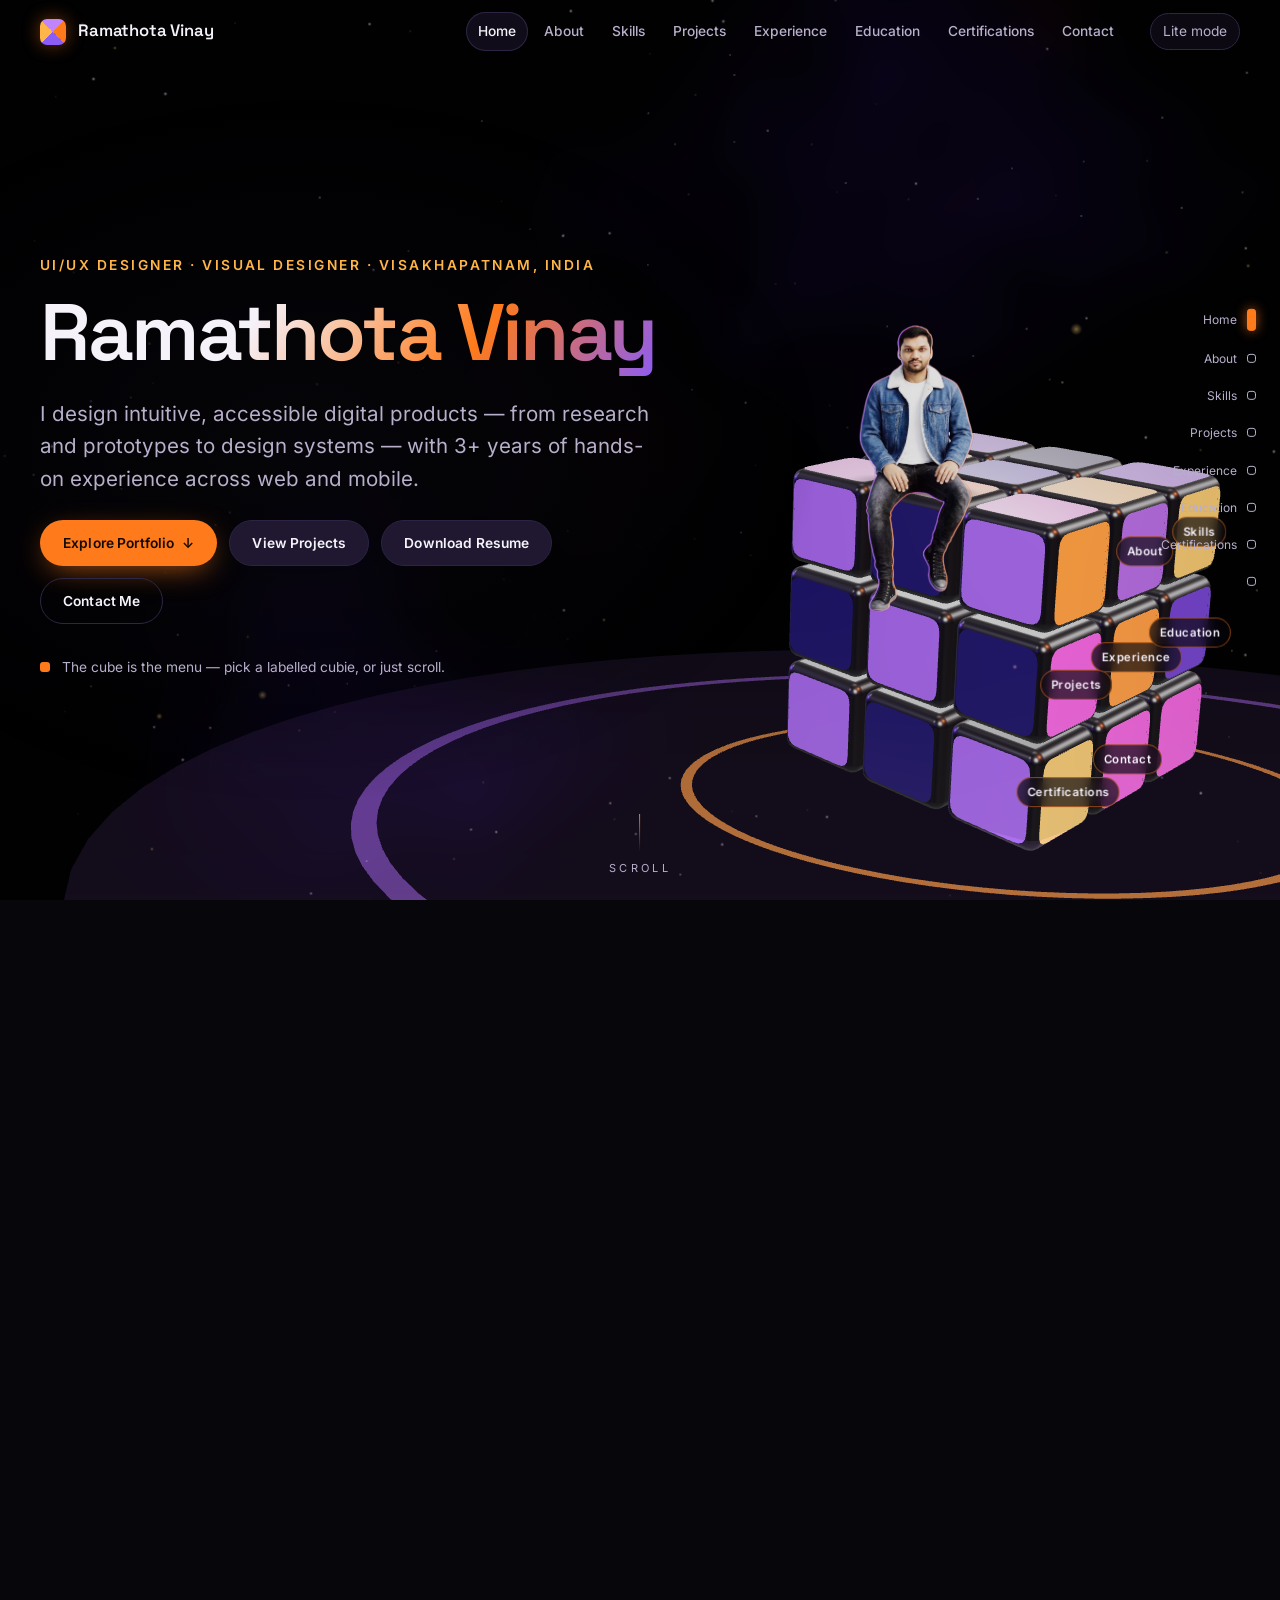
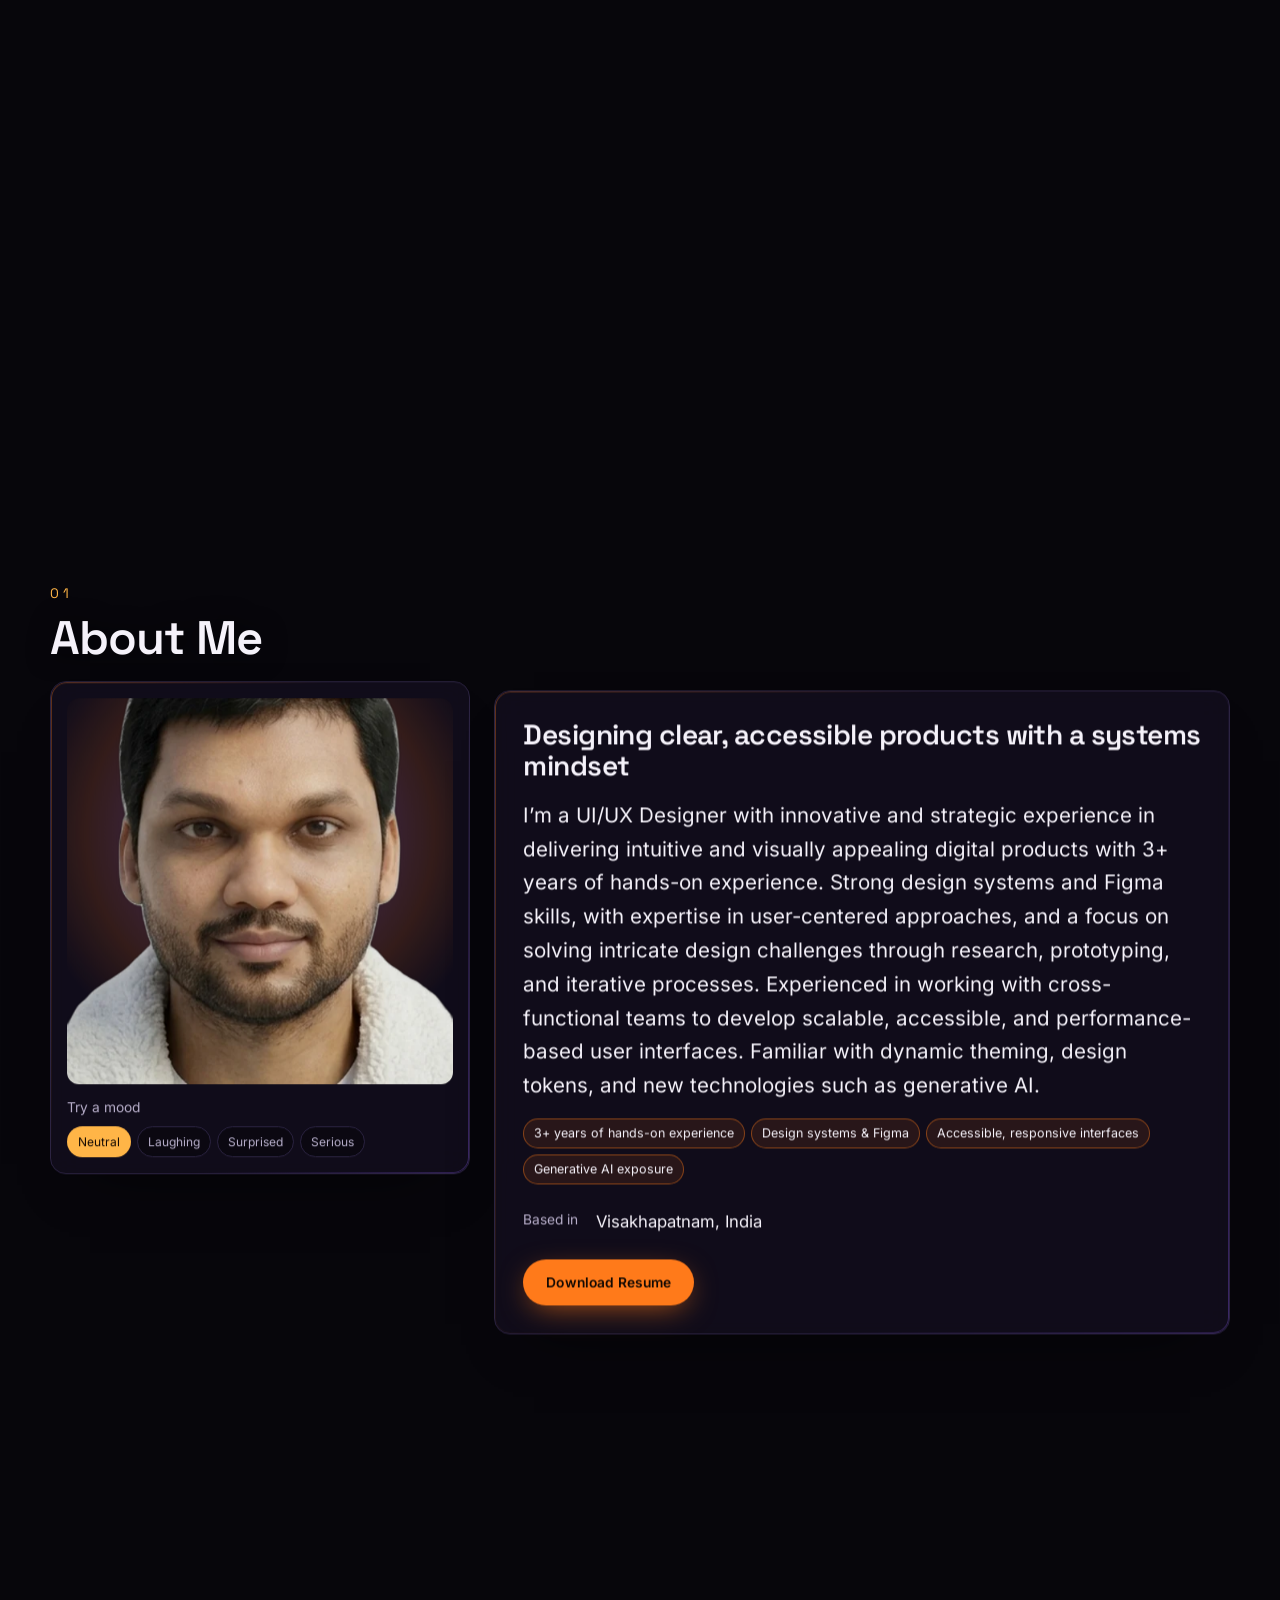
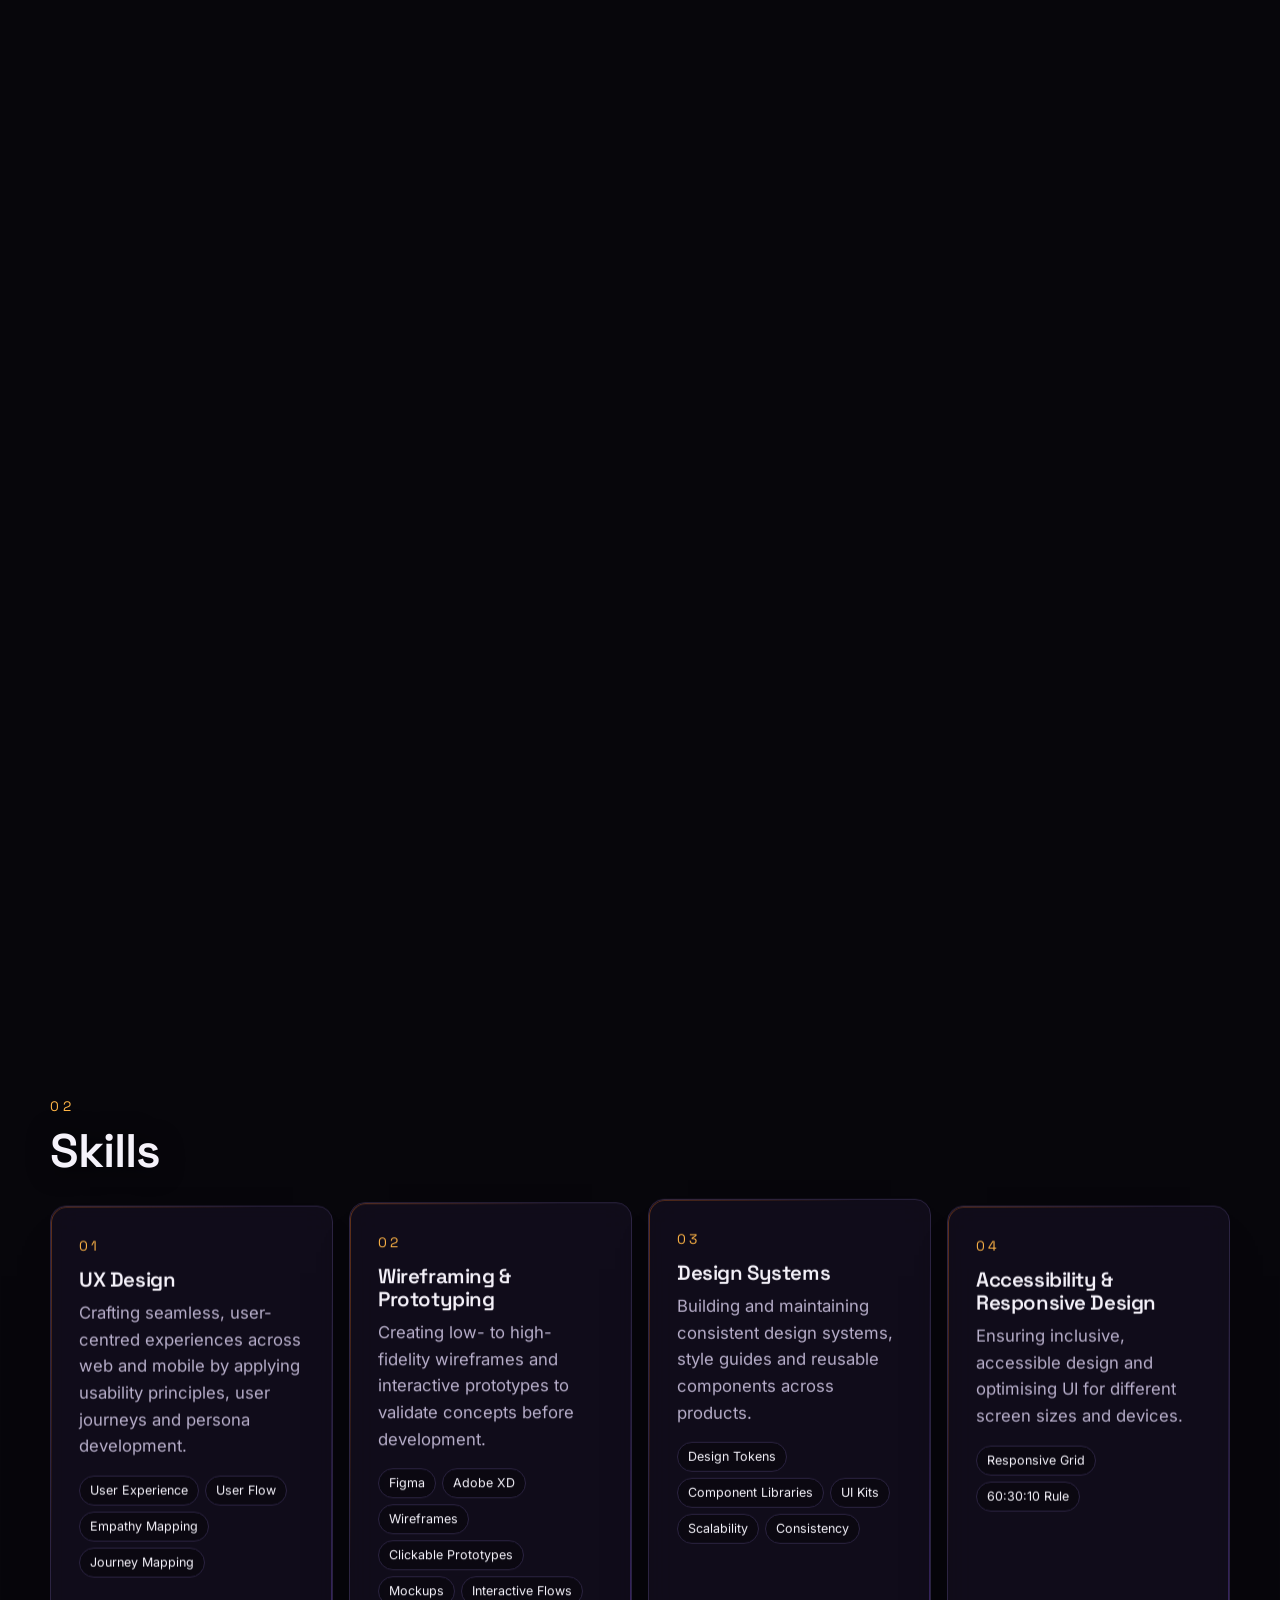
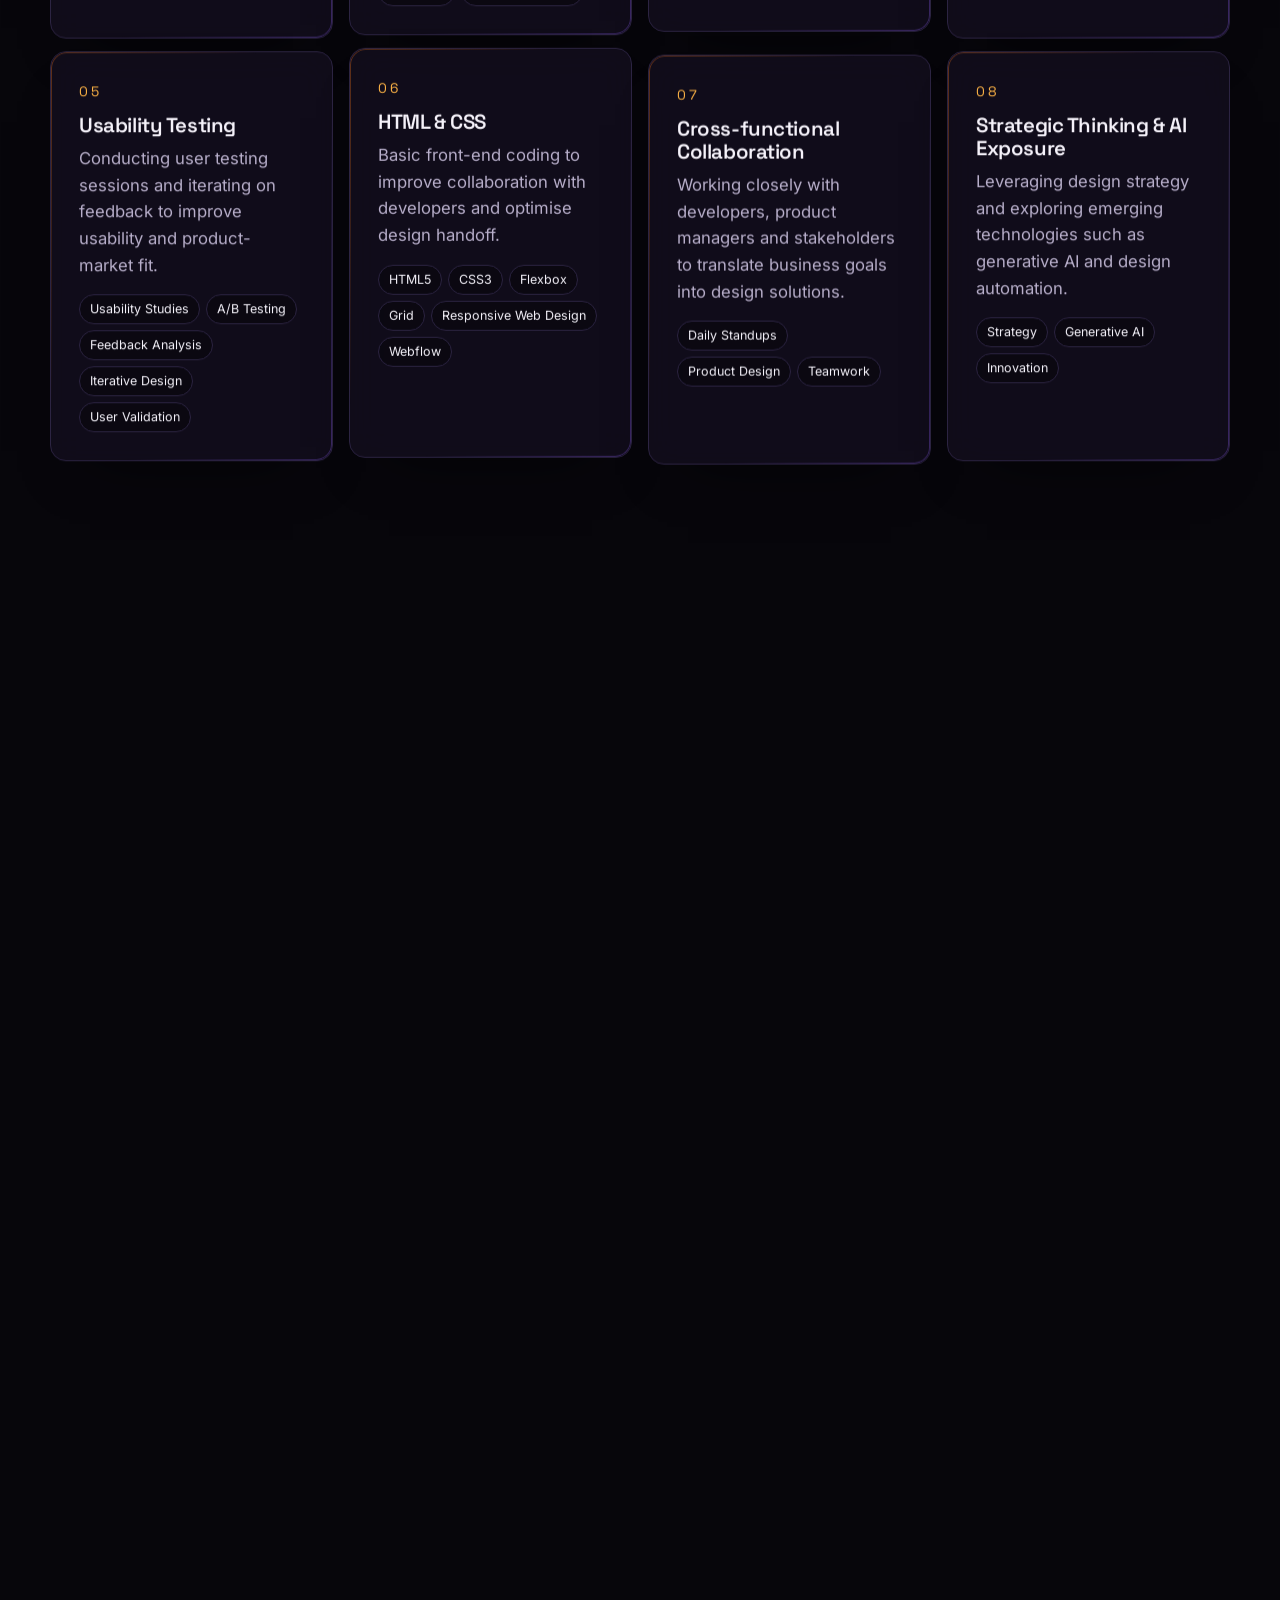
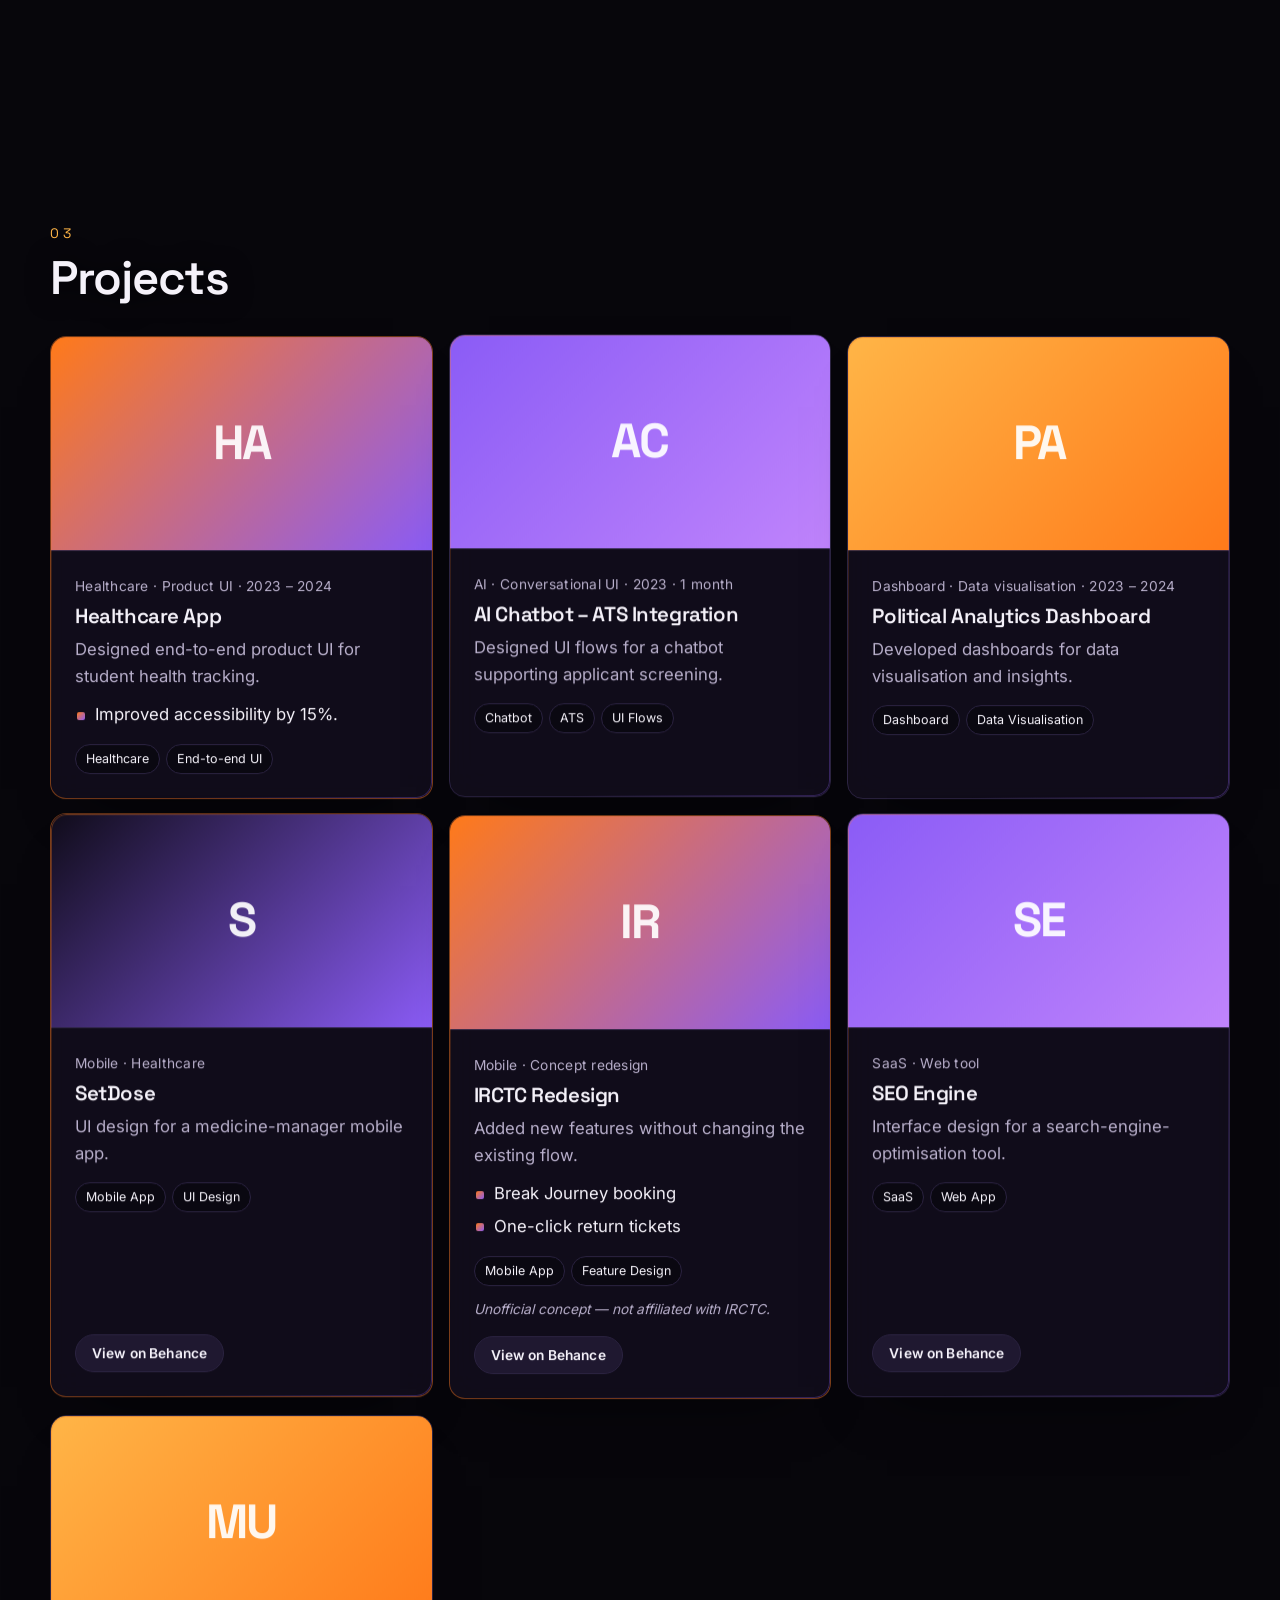
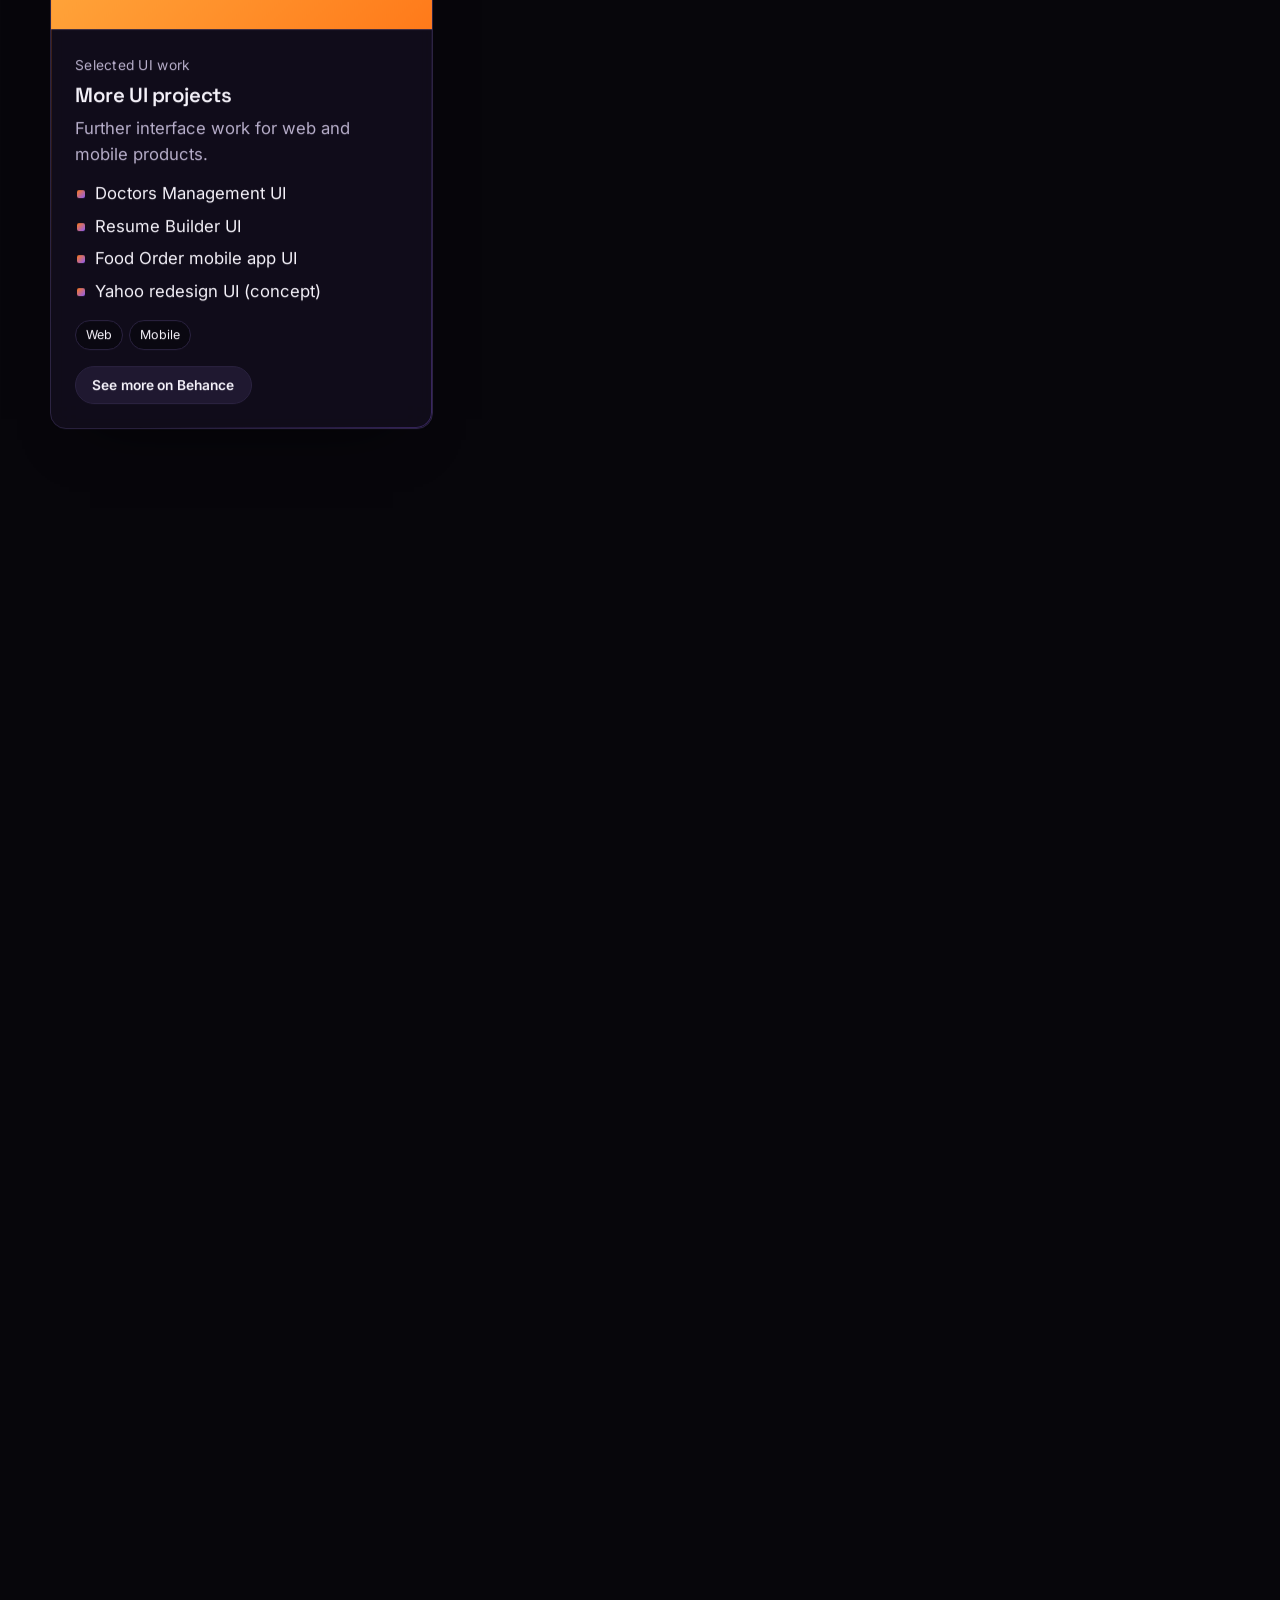
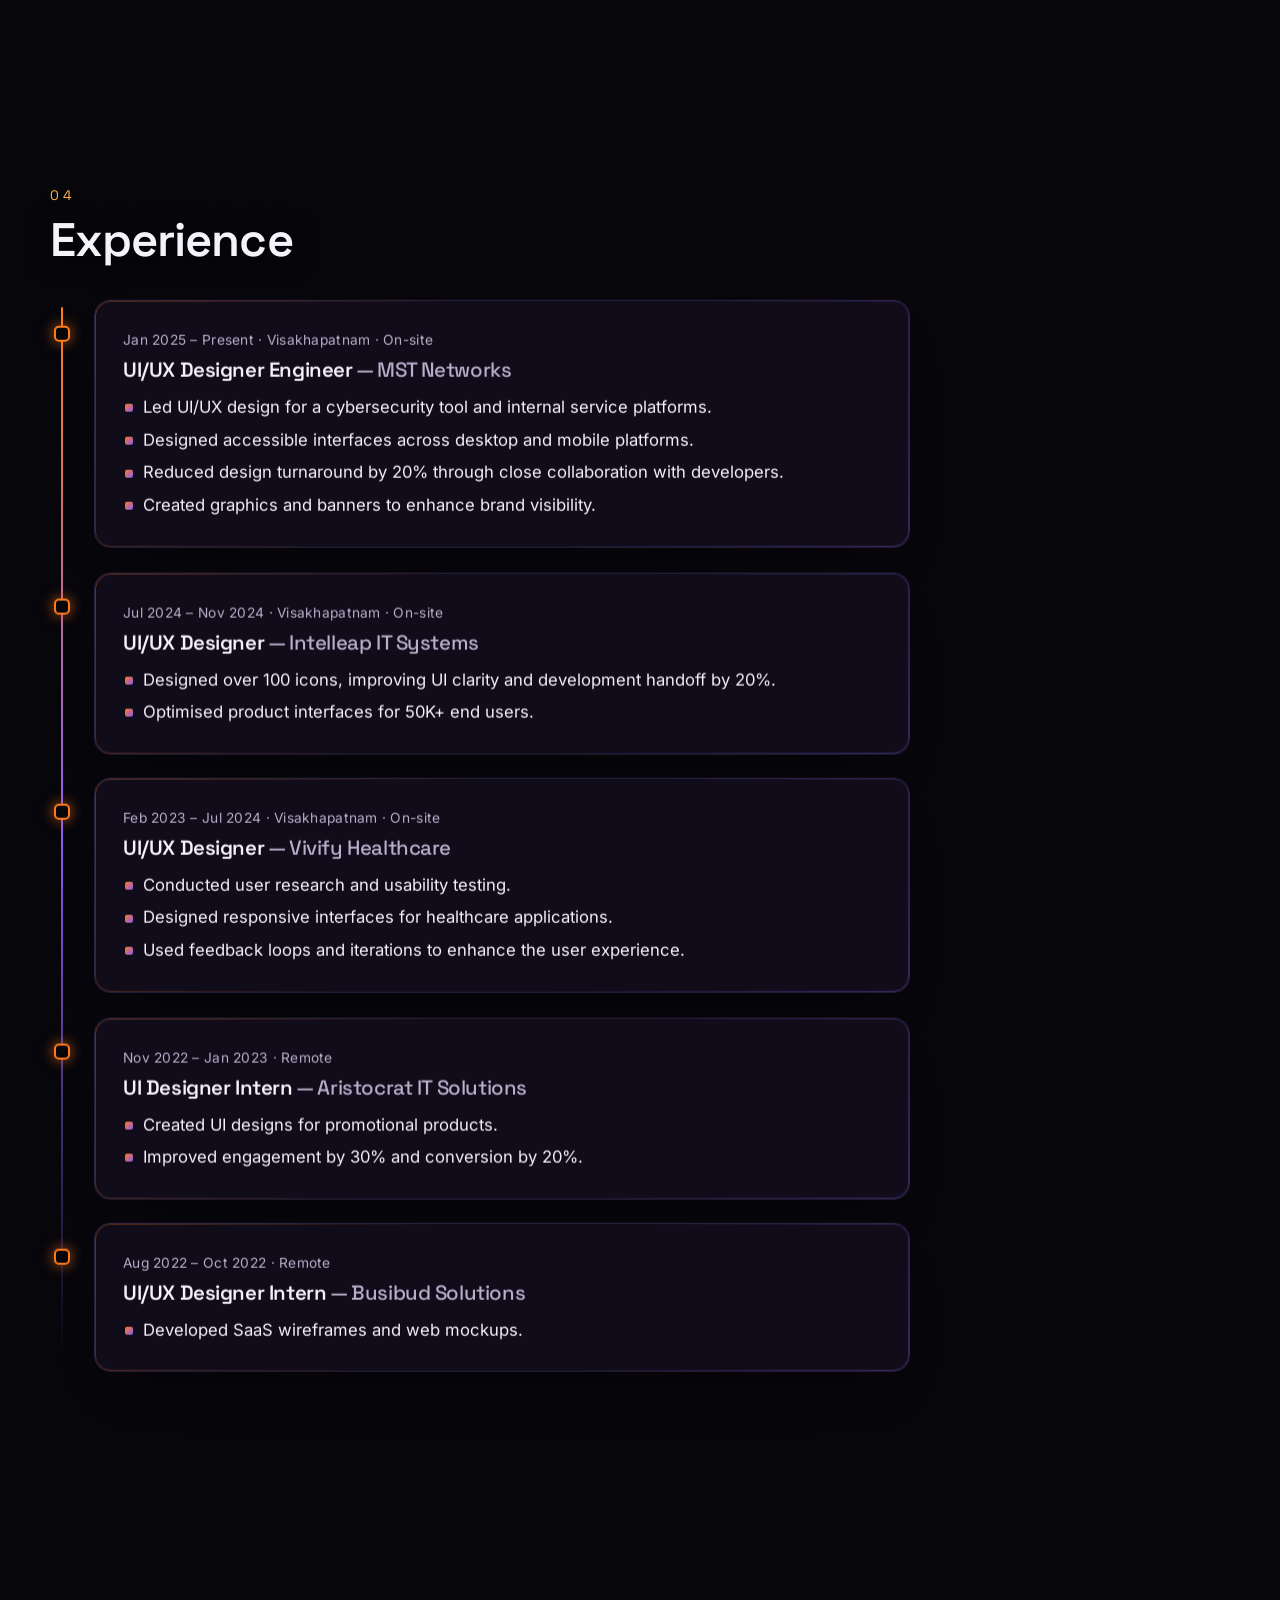
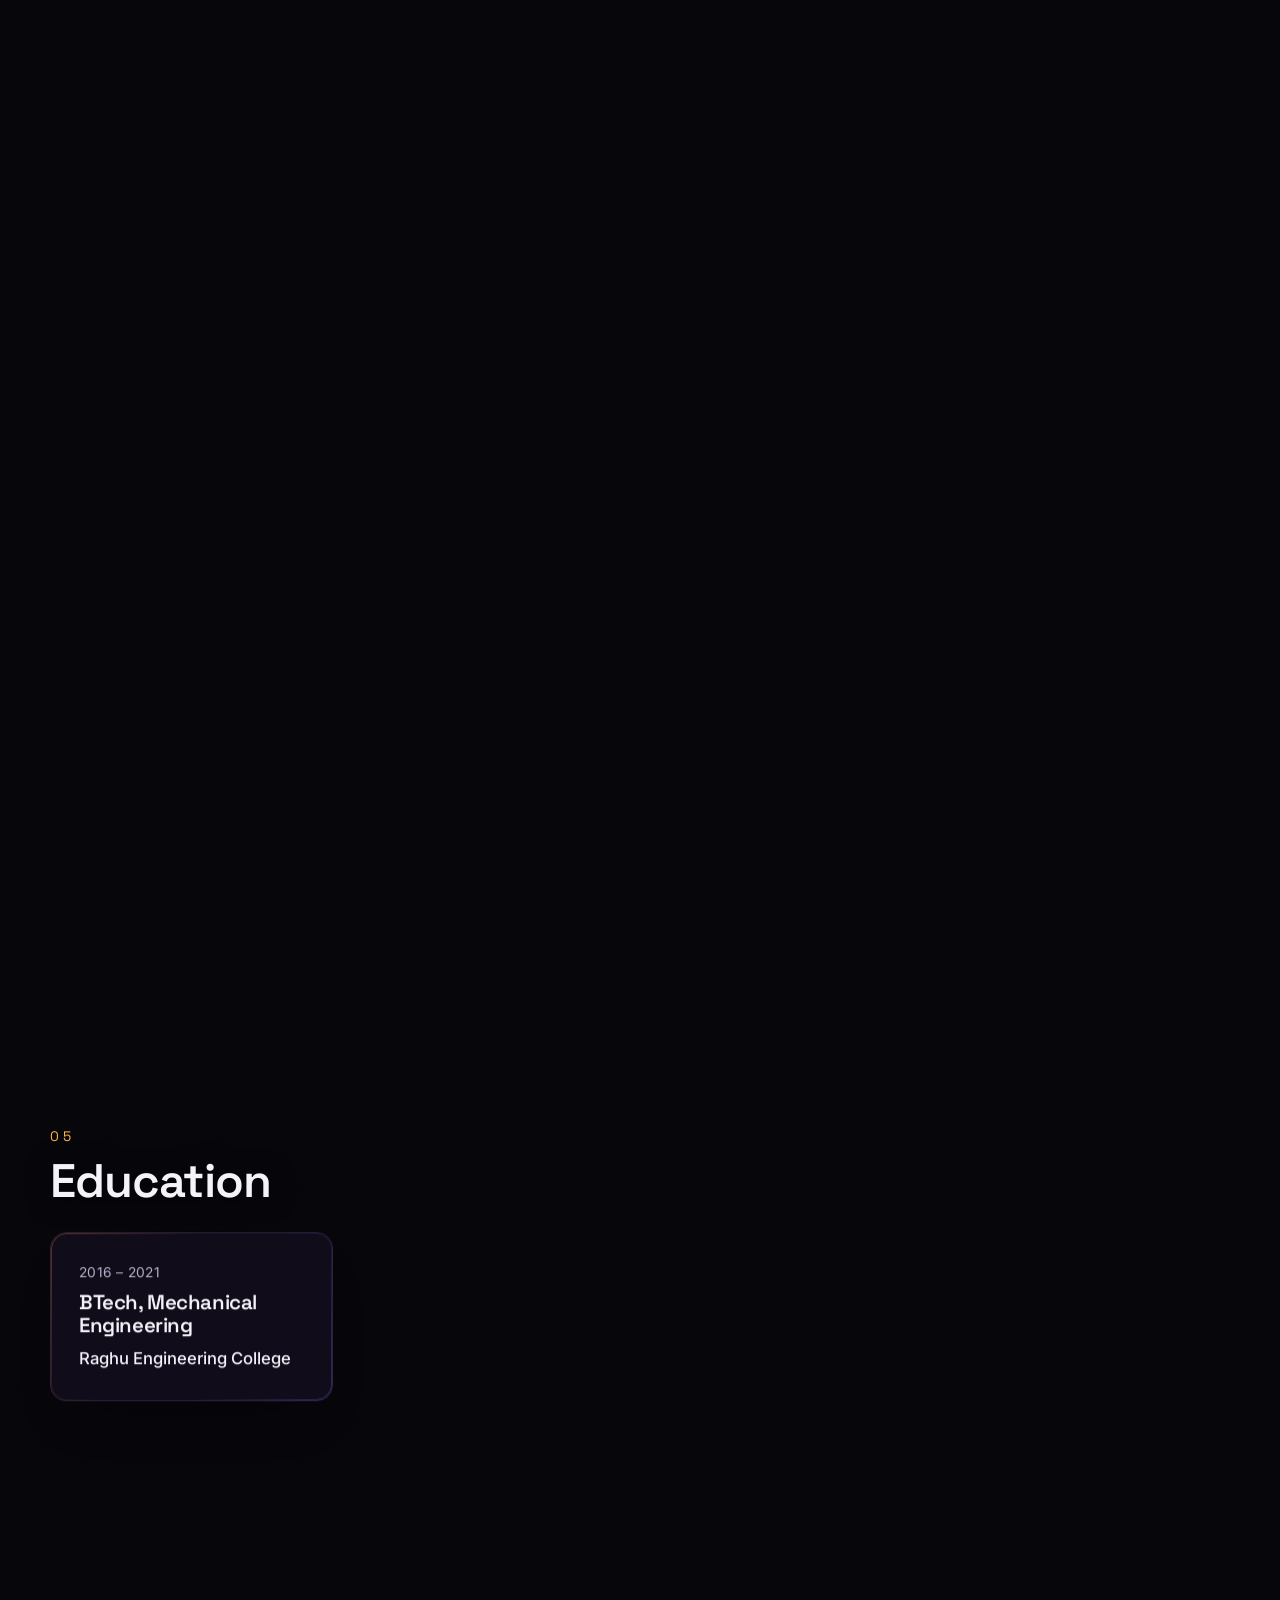
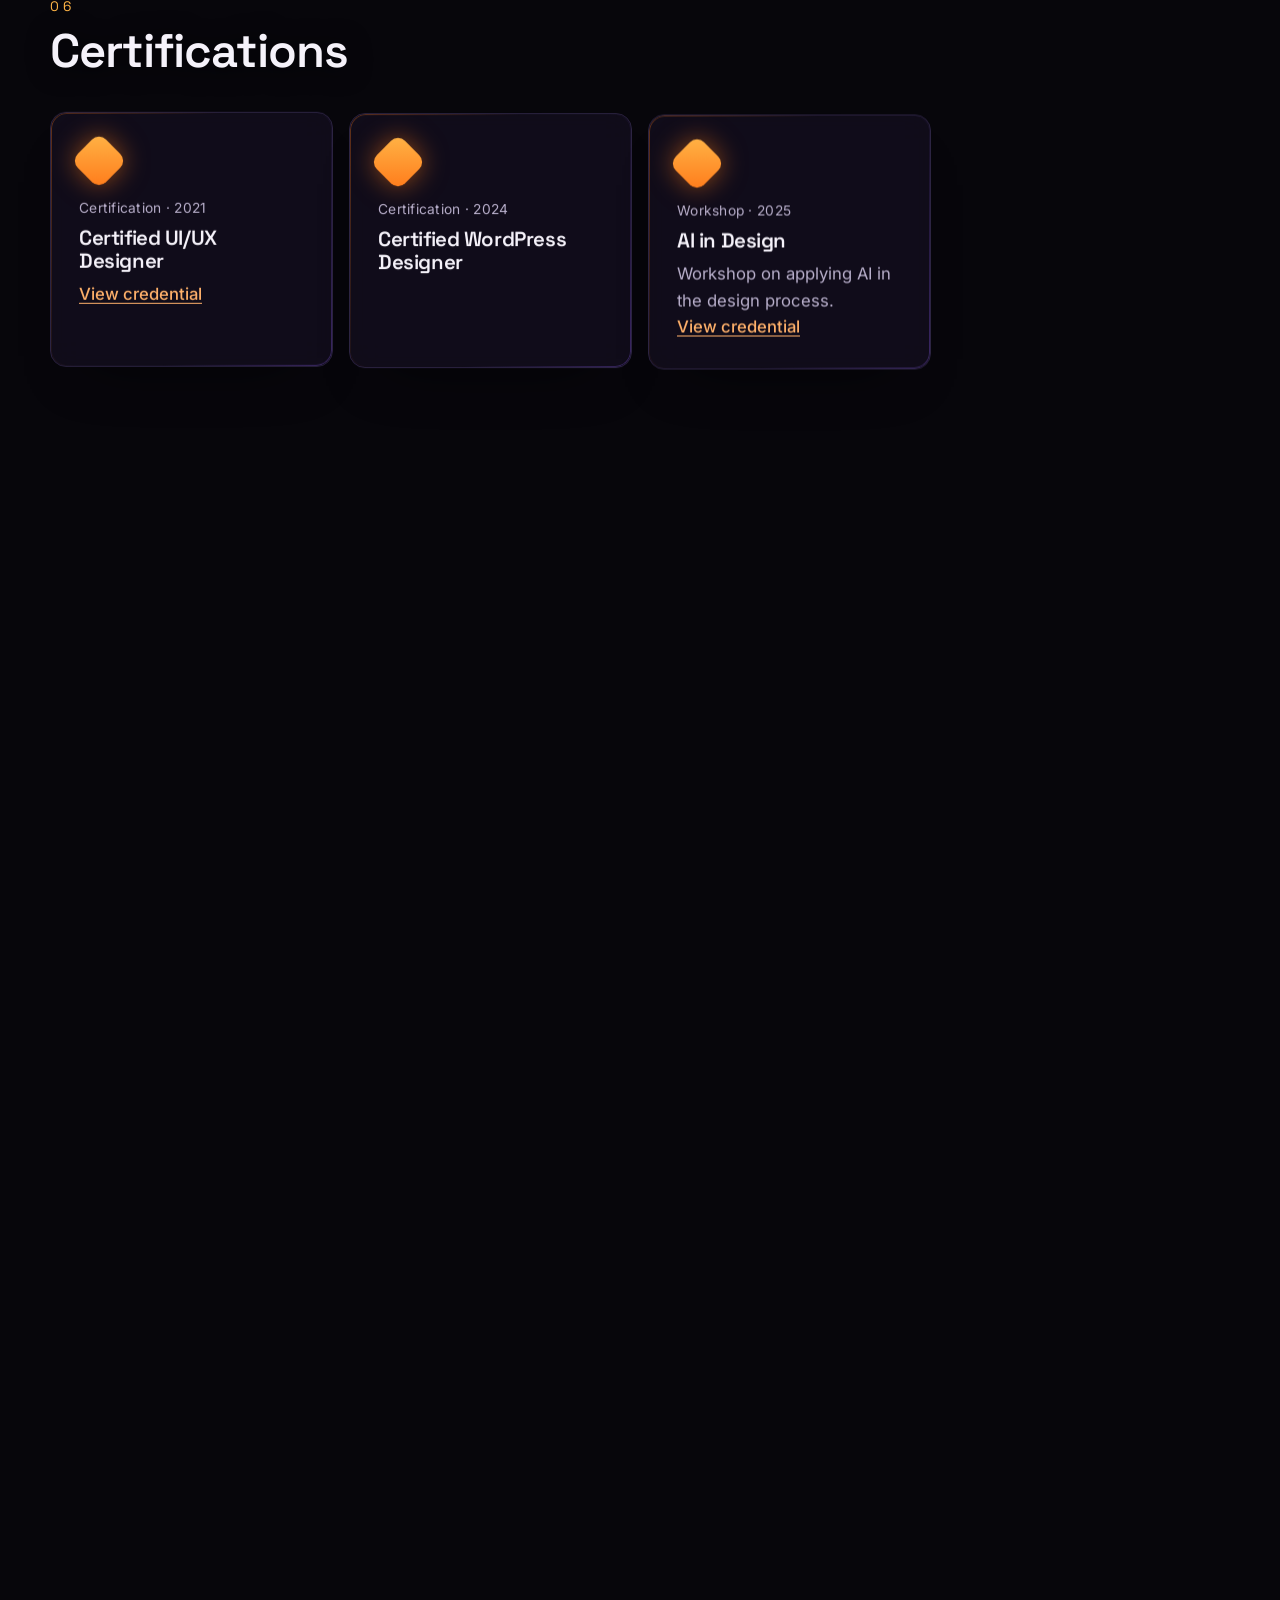
==== commit a08738b0: "Load live content from the Render site Co-Authored-By: Claude Opus 5.5 <noreply@anthropic.com> Claud" ====
--- a/index.html
+++ b/index.html
@@ -9,7 +9,7 @@
   <meta name="color-scheme" content="dark" />
   <link rel="icon" href="./favicon.svg" type="image/svg+xml" />
   <link rel="preload" href="./avatar/seated.webp" as="image" type="image/webp" />
-  <script type="module" crossorigin src="./assets/main-FjQzSXZb.js"></script>
+  <script type="module" crossorigin src="./assets/main-C6CfOXG4.js"></script>
   <link rel="stylesheet" crossorigin href="./assets/main-jnMmUGAa.css">
 </head>
 <body class="is-loading">
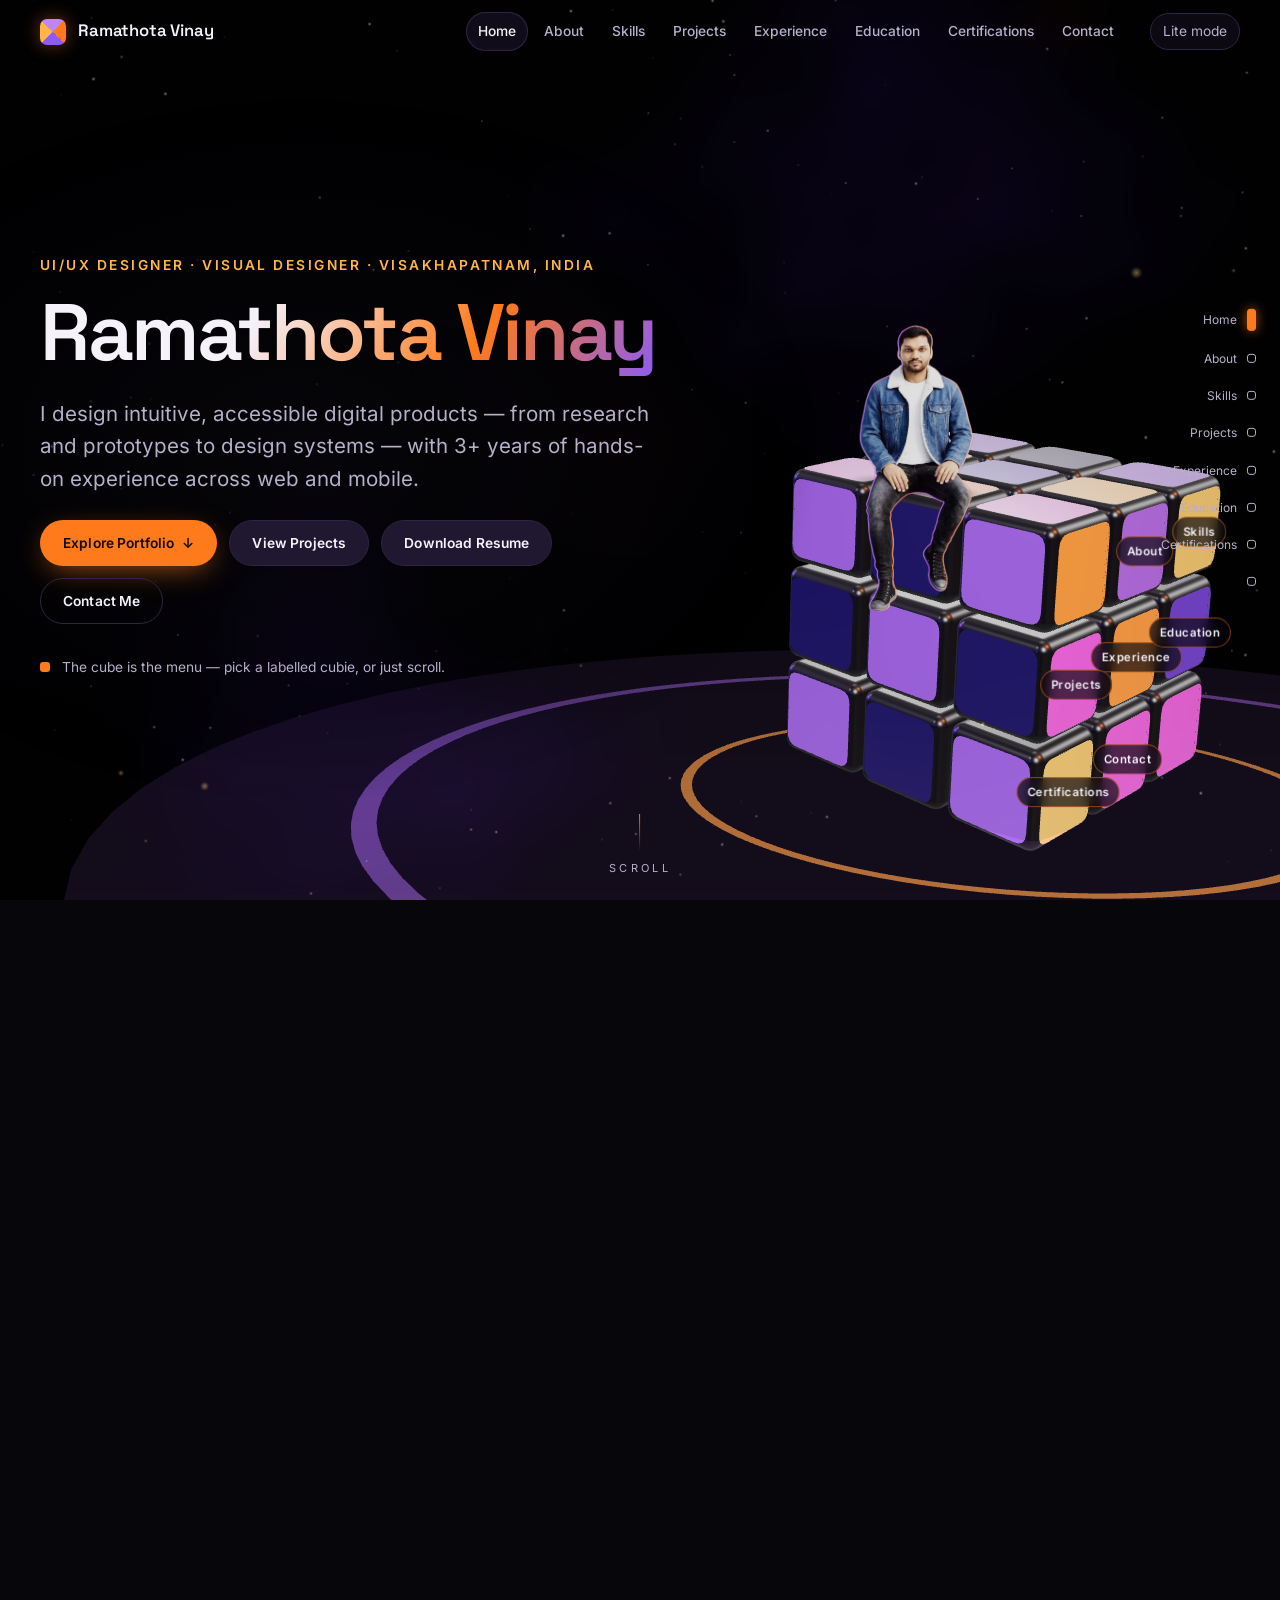
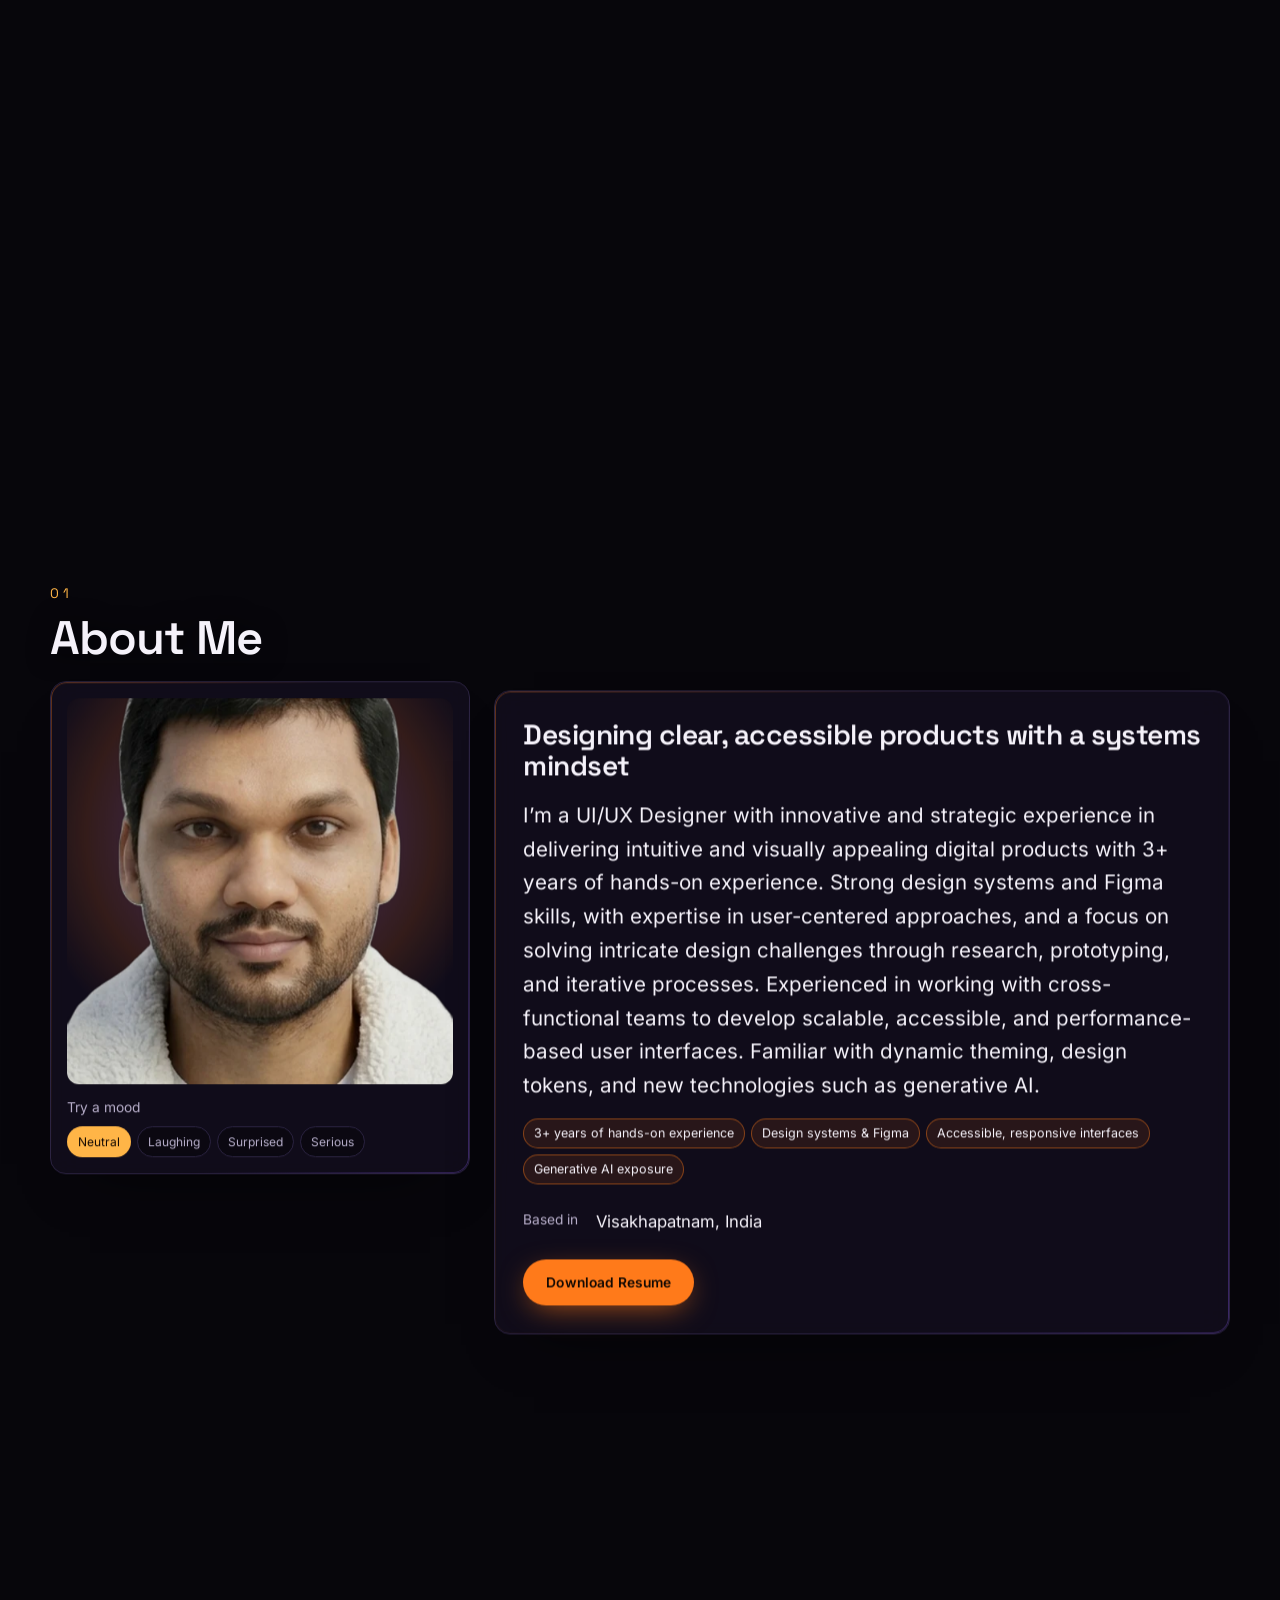
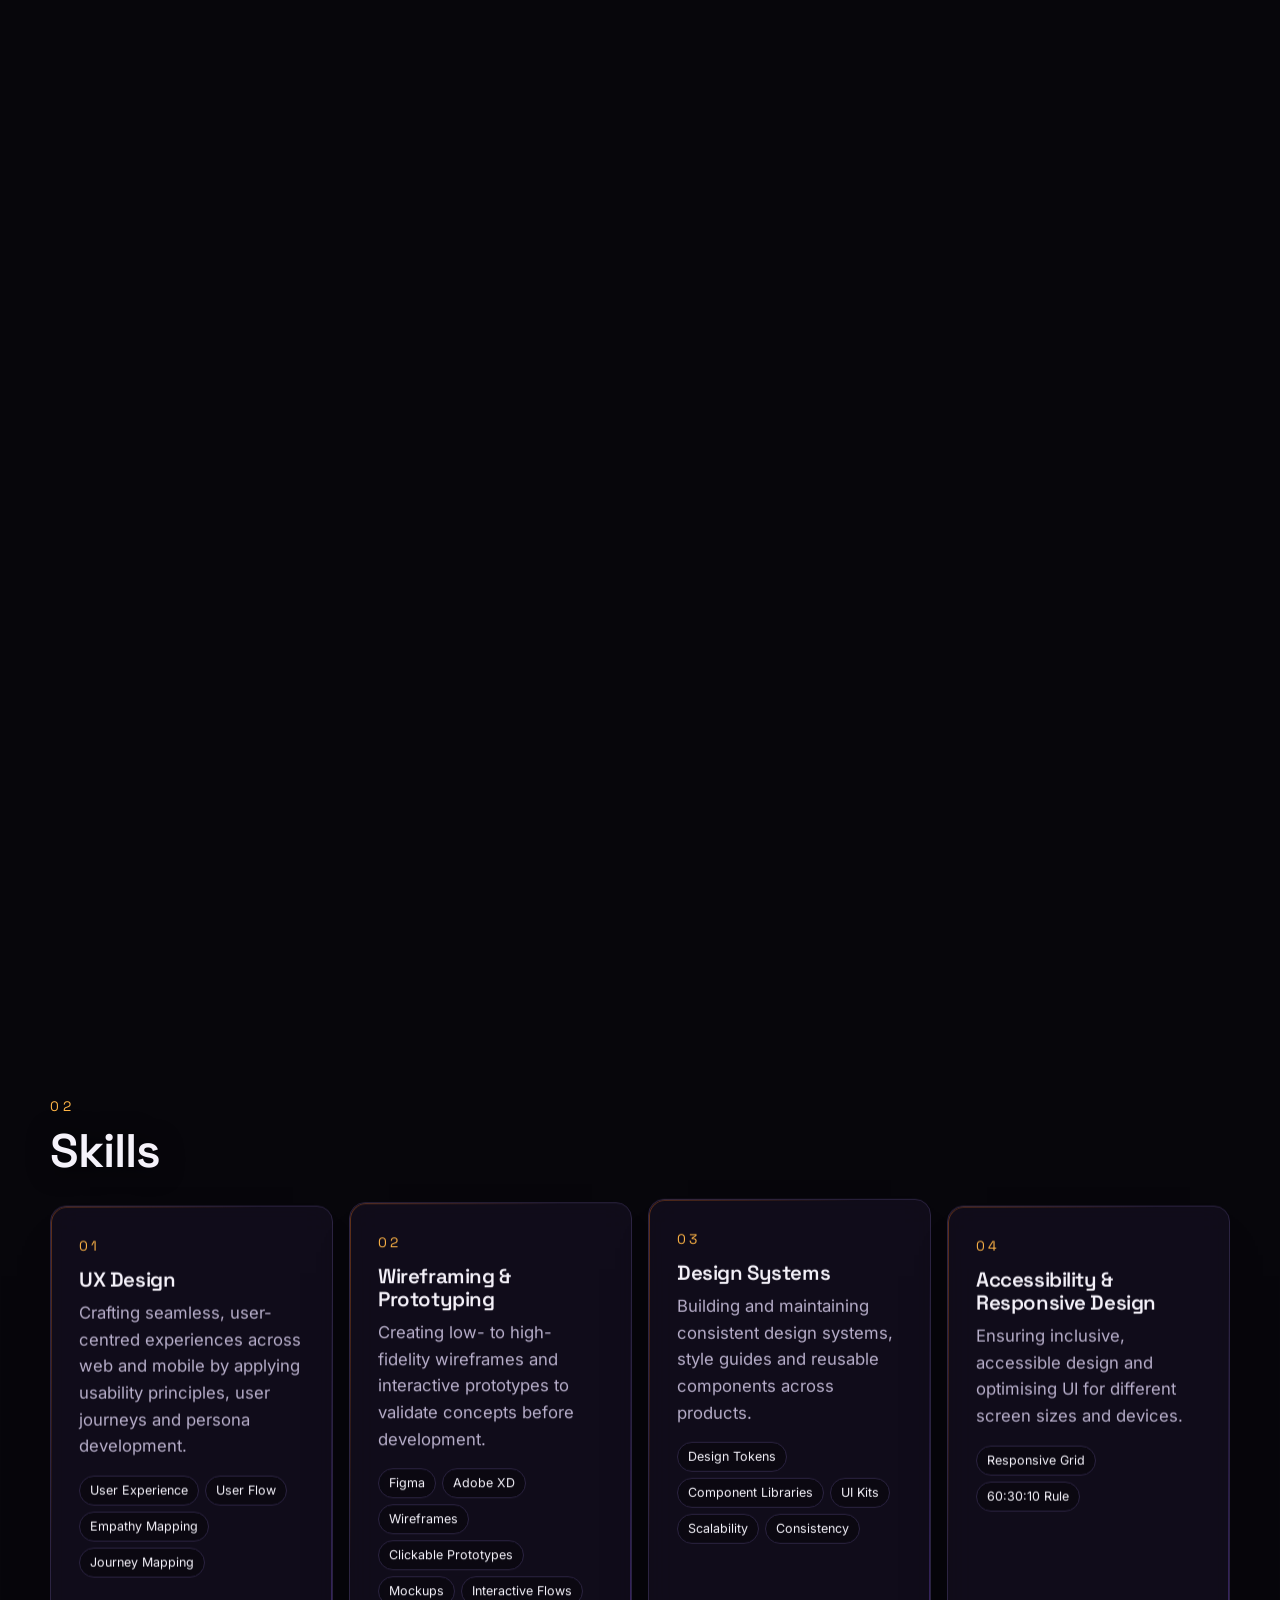
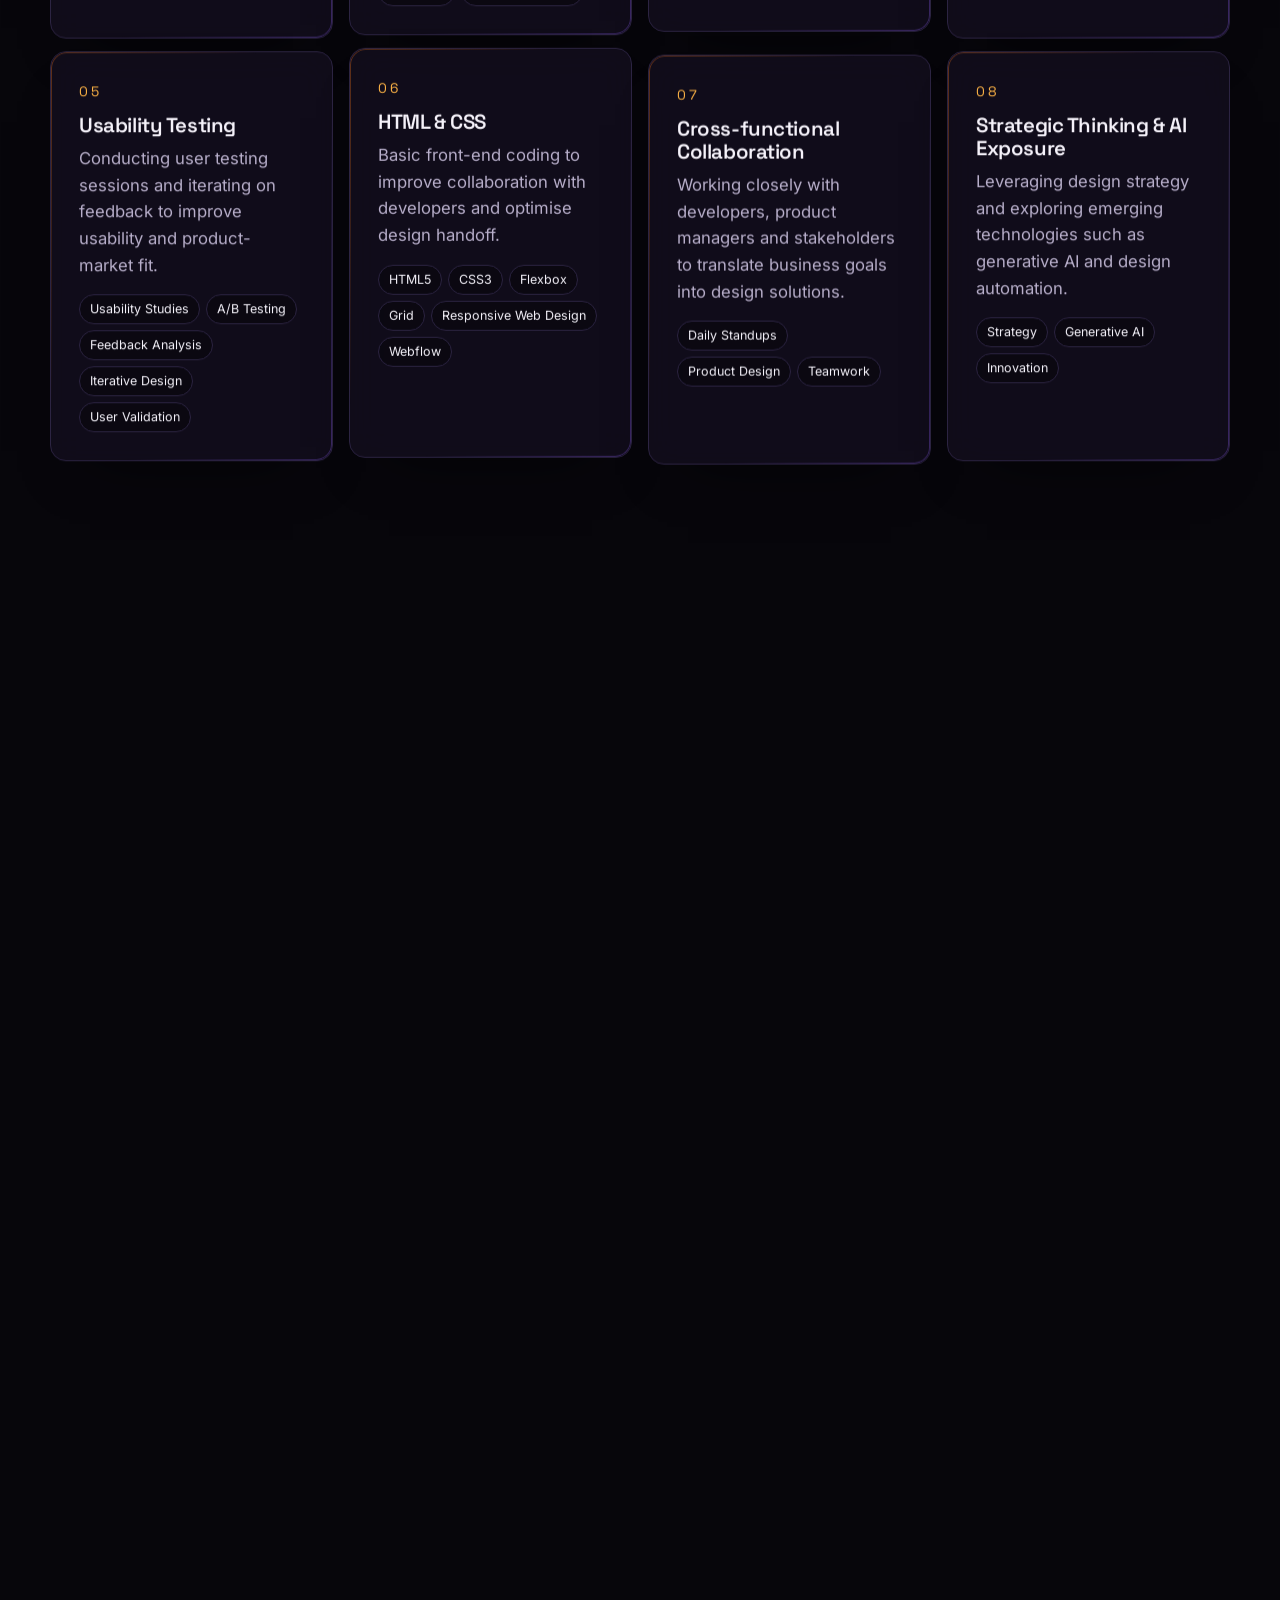
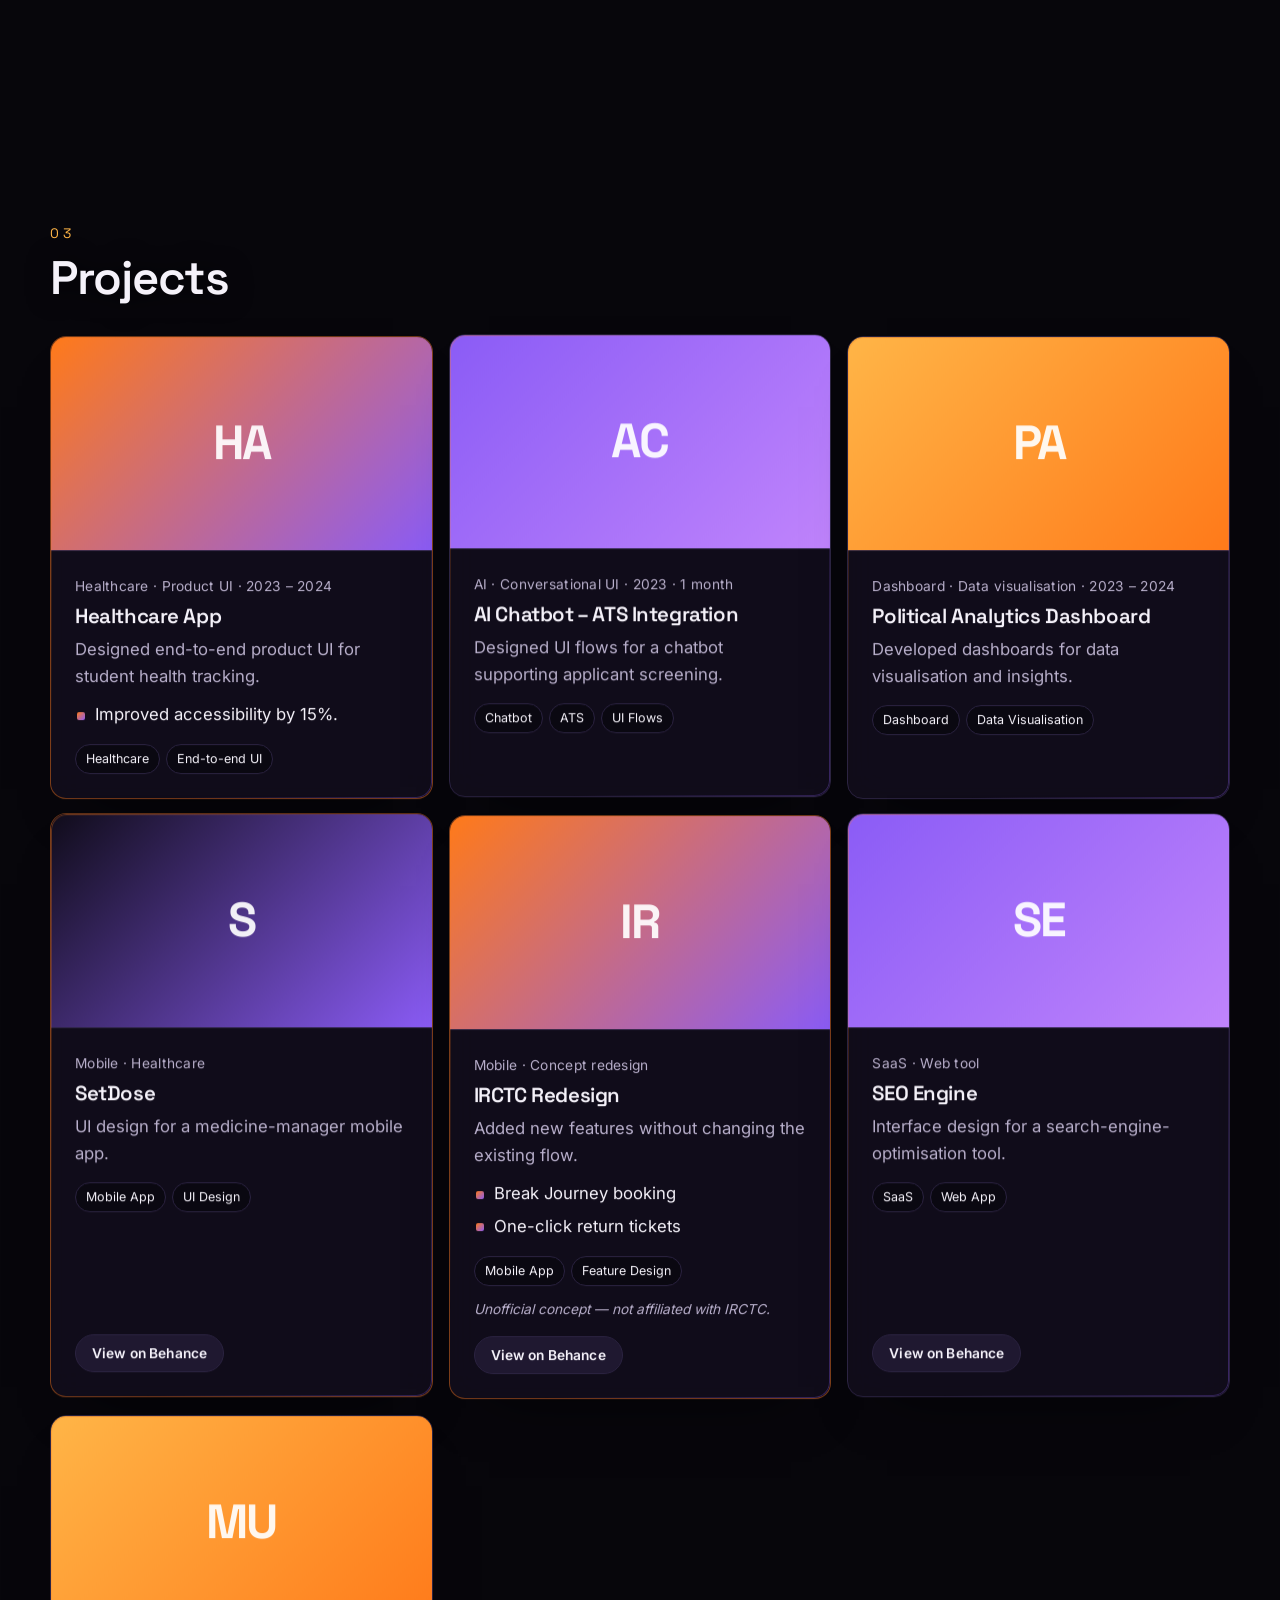
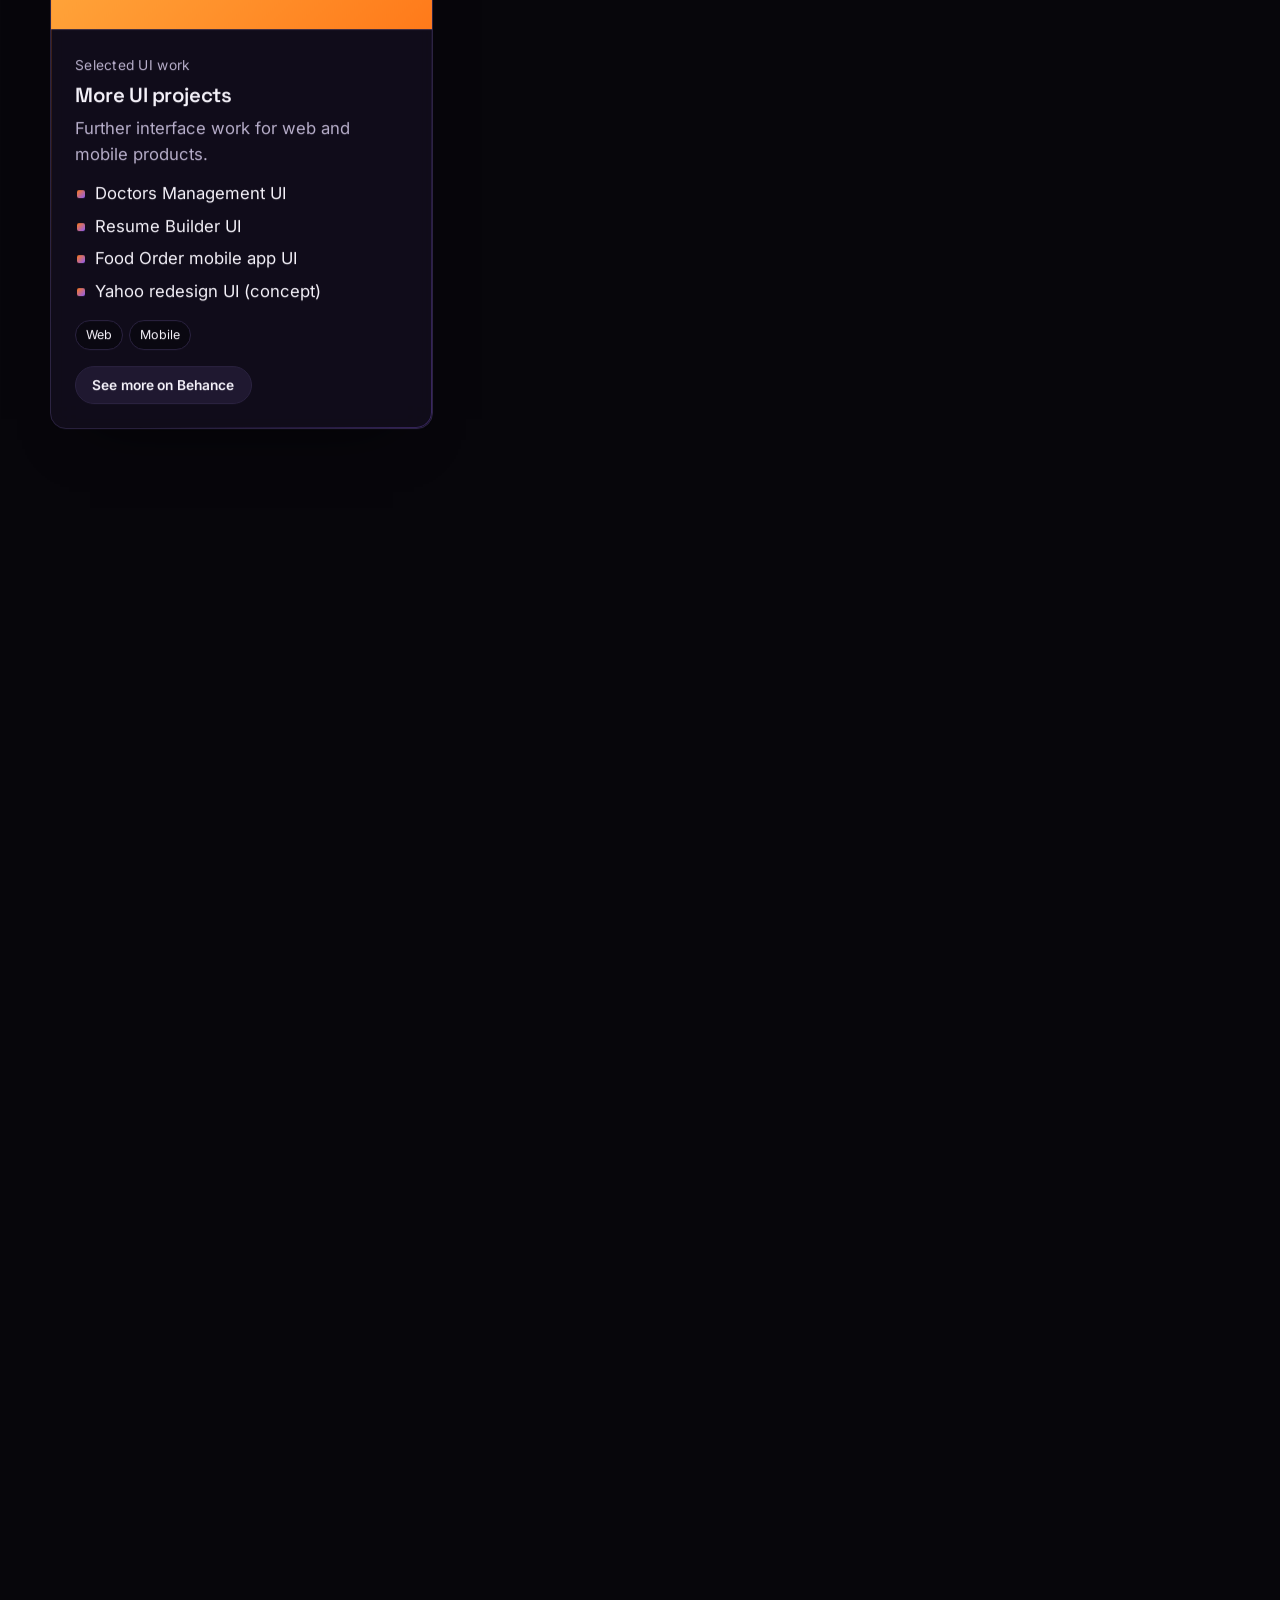
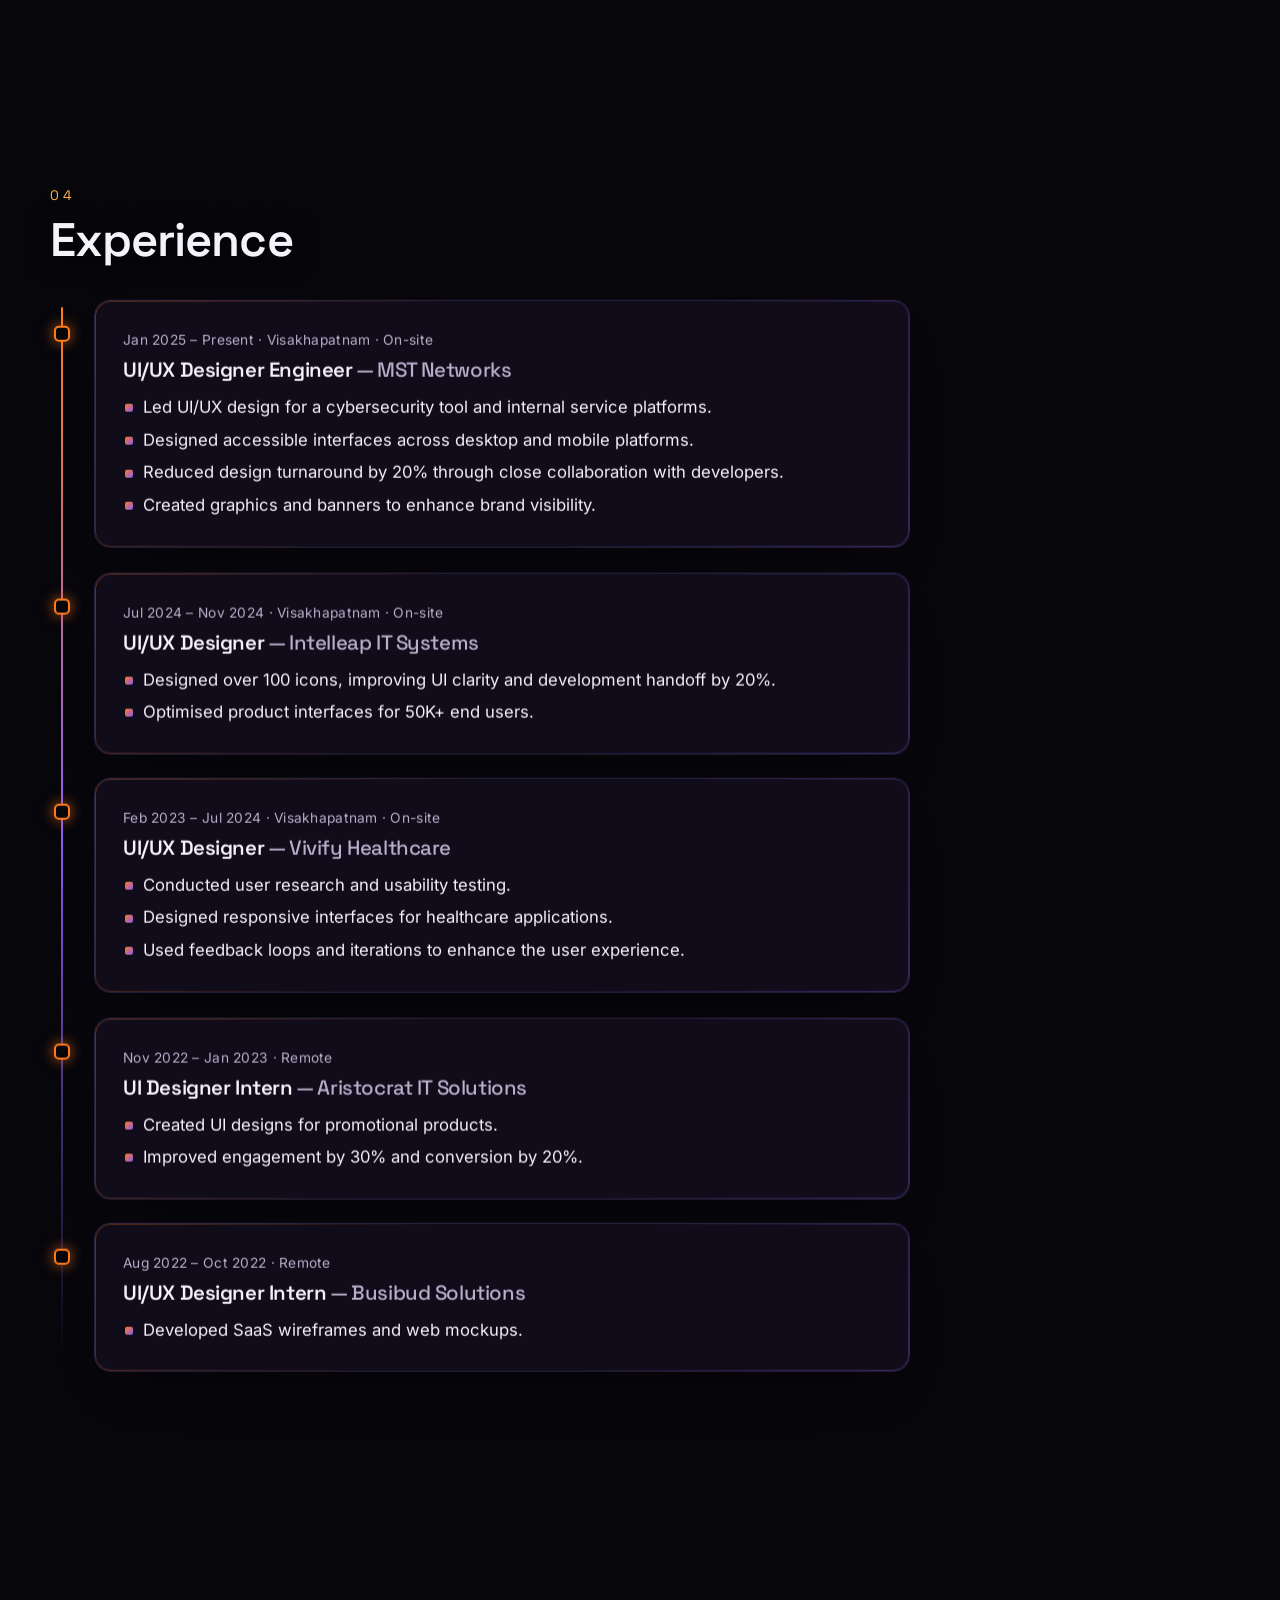
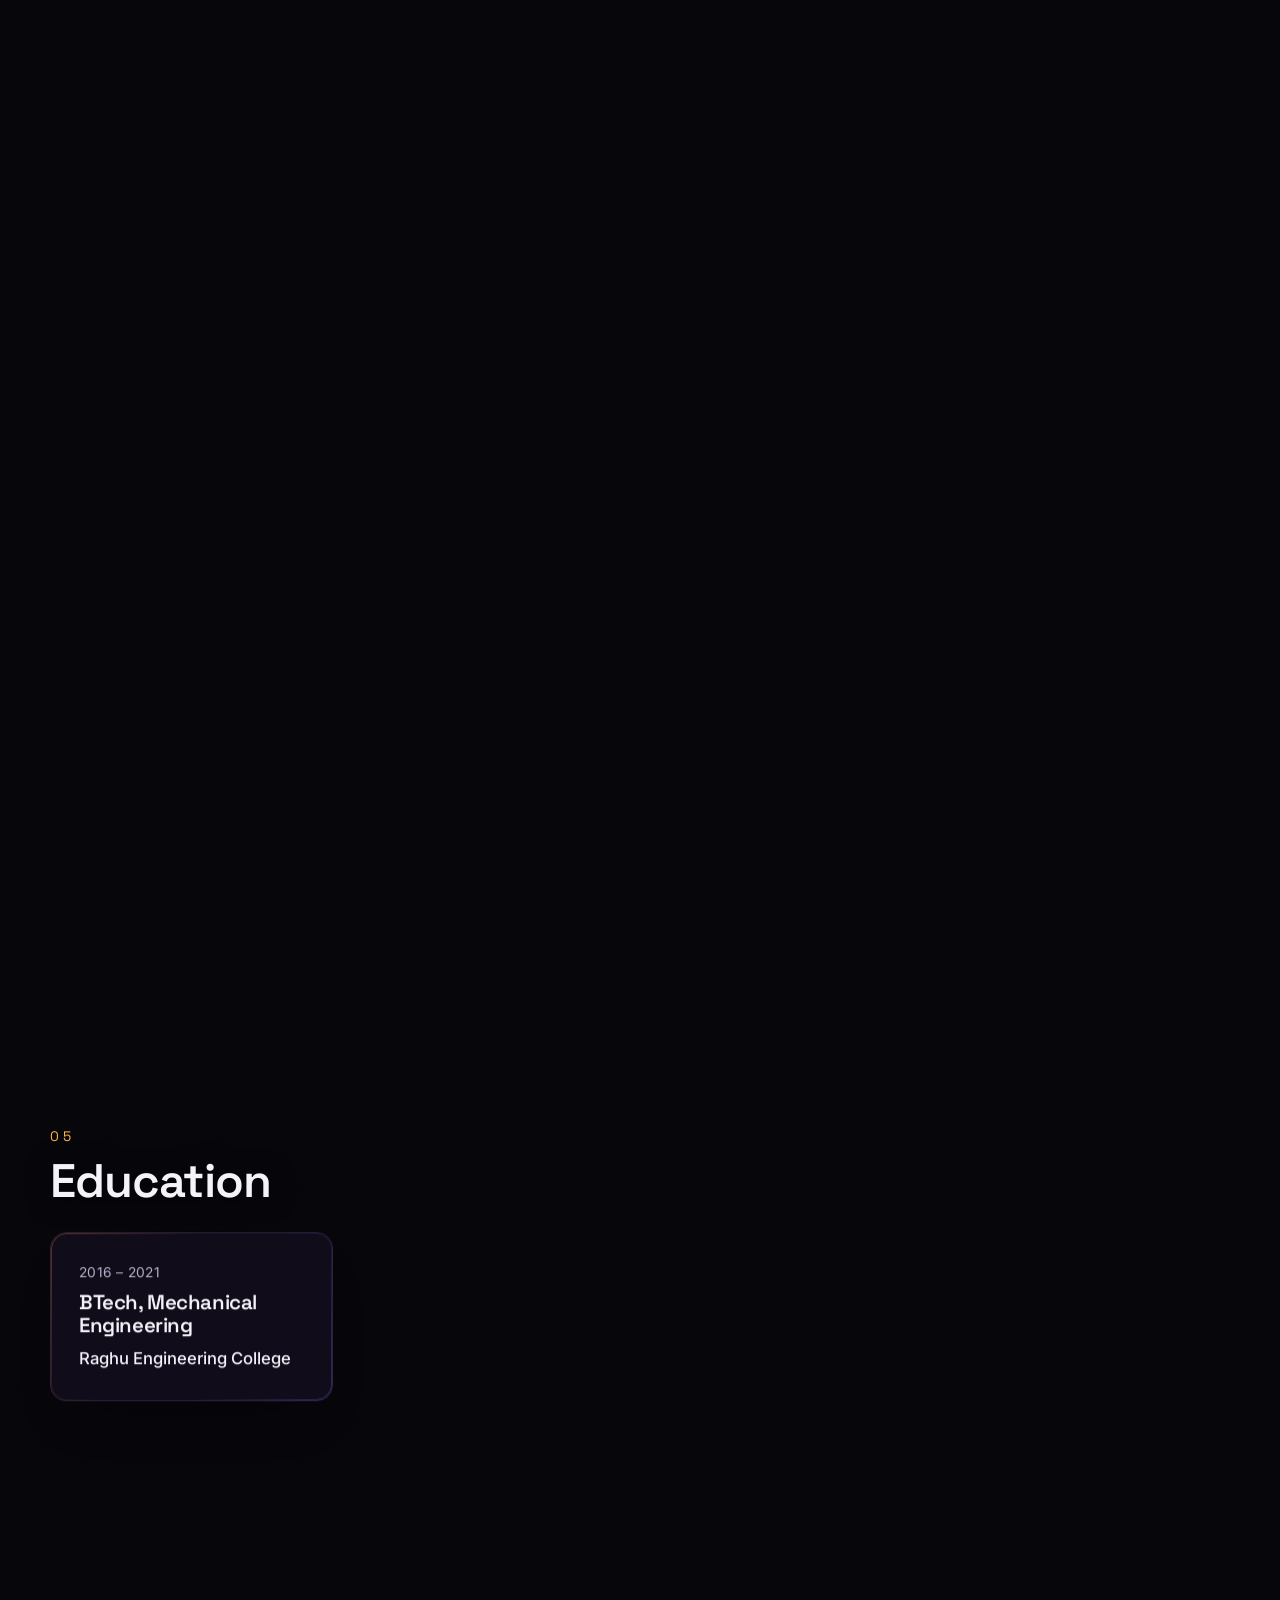
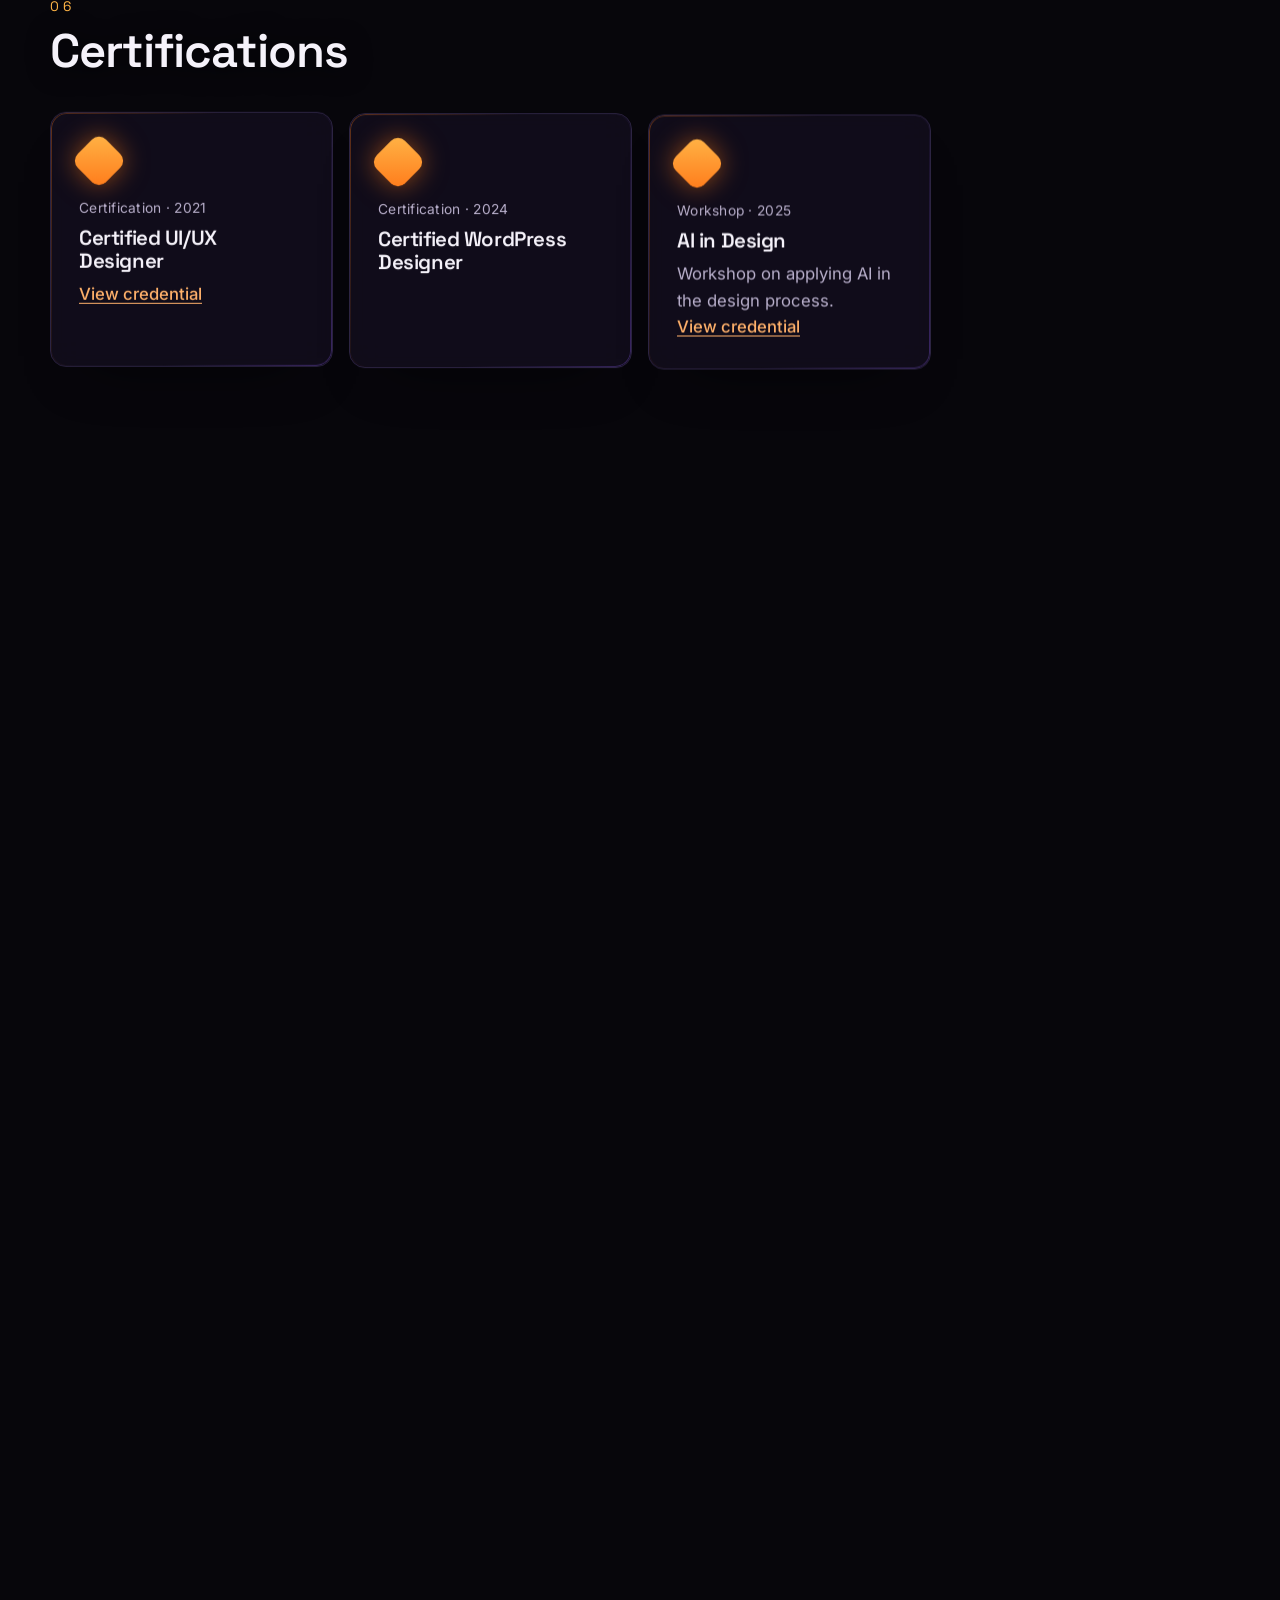
==== commit 6476a56b: "Move portfolio to /vinay-portfolio/ and redirect the root address Co-Authored-By: Claude Opus 5.5 <n" ====
--- a/index.html
+++ b/index.html
@@ -1,52 +1,15 @@
 <!doctype html>
 <html lang="en">
 <head>
-  <meta charset="utf-8" />
-  <meta name="viewport" content="width=device-width, initial-scale=1, viewport-fit=cover" />
-  <title>Portfolio</title>
-  <meta name="description" content="Interactive portfolio" />
-  <meta name="theme-color" content="#07060B" />
-  <meta name="color-scheme" content="dark" />
-  <link rel="icon" href="./favicon.svg" type="image/svg+xml" />
-  <link rel="preload" href="./avatar/seated.webp" as="image" type="image/webp" />
-  <script type="module" crossorigin src="./assets/main-C6CfOXG4.js"></script>
-  <link rel="stylesheet" crossorigin href="./assets/main-jnMmUGAa.css">
+  <meta charset="utf-8">
+  <meta name="viewport" content="width=device-width, initial-scale=1">
+  <title>Ramathota Vinay — Portfolio</title>
+  <link rel="canonical" href="https://vinayi220997.github.io/vinay-portfolio/">
+  <meta http-equiv="refresh" content="0; url=./vinay-portfolio/">
+  <script>location.replace('./vinay-portfolio/' + location.search + location.hash);</script>
+  <style>body{margin:0;min-height:100vh;display:grid;place-items:center;background:#07060B;color:#F5F2FA;font:16px/1.5 system-ui,sans-serif}a{color:#FFB16B}</style>
 </head>
-<body class="is-loading">
-  <a class="skip-link" href="#main">Skip to content</a>
-
-  <canvas id="scene" aria-hidden="true"></canvas>
-  <div id="scene-fallback" aria-hidden="true"><div class="fallback-glow"></div></div>
-  <div id="flash" aria-hidden="true"></div>
-  <div id="title-card" aria-hidden="true"><span class="tc-index"></span><span class="tc-title"></span></div>
-  <div id="cube-labels" aria-label="Cube navigation"></div>
-
-  <header class="site-header" id="site-header">
-    <a class="brand" href="#home" data-nav="home"><span class="brand-mark" aria-hidden="true"></span><span class="brand-name">Portfolio</span></a>
-    <nav class="top-nav" aria-label="Sections"><ul id="top-nav-list"></ul></nav>
-    <div class="header-actions">
-      <button type="button" class="chip-btn" id="lite-toggle" aria-pressed="false" title="Reduce 3D effects for better performance">Lite mode</button>
-      <button type="button" class="menu-btn" id="menu-btn" aria-expanded="false" aria-controls="mobile-menu"><span class="sr-only">Open menu</span><span class="menu-icon" aria-hidden="true"></span></button>
-    </div>
-  </header>
-
-  <div id="mobile-menu" class="mobile-menu" hidden>
-    <nav aria-label="Sections (menu)"><ul id="mobile-nav-list"></ul></nav>
-  </div>
-
-  <nav class="rail" aria-label="Section progress"><ol id="rail-list"></ol></nav>
-
-  <main id="main" tabindex="-1">
-    <div id="content" aria-live="polite"></div>
-  </main>
-
-  <div id="loader" role="status" aria-live="polite">
-    <div class="loader-cube" aria-hidden="true"><span></span><span></span><span></span><span></span></div>
-    <p class="loader-text">Assembling the cube…</p>
-    <div class="loader-bar" aria-hidden="true"><span id="loader-progress"></span></div>
-  </div>
-  <div id="toast" role="status" aria-live="polite" hidden></div>
-
-  <noscript><p class="noscript">This portfolio needs JavaScript to load its content.</p></noscript>
+<body>
+  <p>The portfolio has moved to <a href="./vinay-portfolio/">vinayi220997.github.io/vinay-portfolio/</a>.</p>
 </body>
 </html>
